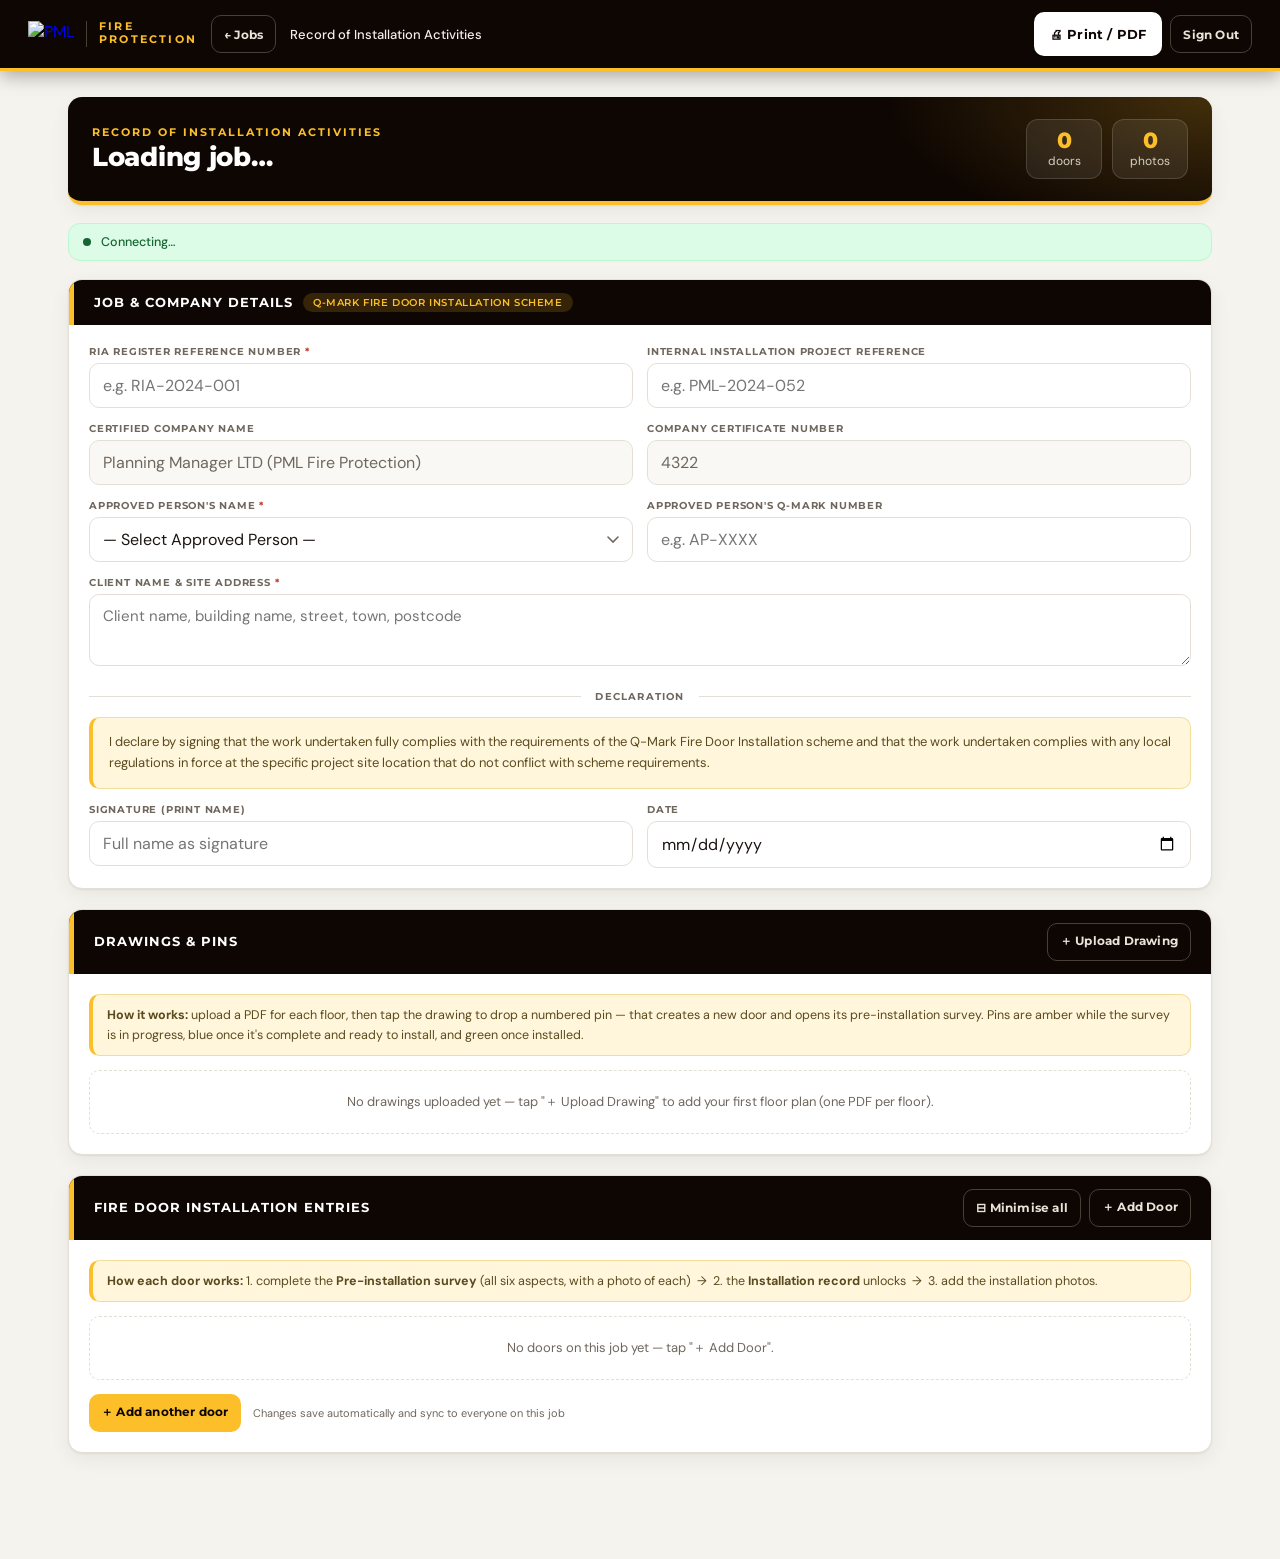
==== ria.html @ ed3339f5 "Add files via upload" ====
<!DOCTYPE html>
<html lang="en">
<head>
<meta charset="UTF-8">
<meta name="viewport" content="width=device-width, initial-scale=1.0, viewport-fit=cover">
<meta name="apple-mobile-web-app-capable" content="yes">
<meta name="apple-mobile-web-app-status-bar-style" content="black-translucent">
<meta name="apple-mobile-web-app-title" content="PML RIA">
<meta name="mobile-web-app-capable" content="yes">
<meta name="theme-color" content="#0E0602">
<link rel="icon" href="assets/icon-180.png">
<link rel="apple-touch-icon" href="assets/icon-180.png">
<title>PML Fire Protection — RIA</title>
<link rel="stylesheet" href="style.css">
<link rel="stylesheet" href="ria.css">
</head>
<body>

<div class="topbar">
  <div class="topbar-left">
    <a class="brand" href="jobs.html" title="Back to jobs"><img src="assets/logo-light.png" alt="PML"><span class="brand-sub">Fire<br>Protection</span></a>
    <a class="btn btn-ghost btn-sm" href="jobs.html">← Jobs</a>
    <span class="topbar-title" id="topbarJob">Record of Installation Activities</span>
  </div>
  <div class="topbar-actions">
    <button class="btn btn-green" id="printBtn">🖨 Print / PDF</button>
    <button class="btn btn-ghost btn-sm" id="signOutBtn">Sign Out</button>
  </div>
</div>

<div class="main">

  <div class="print-only print-head">
    <img class="ph-logo" src="assets/logo-dark-print.png" alt="PML">
    <div class="ph-title">
      <div class="ph-eyebrow">Q-Mark Fire Door Installation Scheme</div>
      <div class="ph-h">Record of Installation Activities</div>
    </div>
    <div class="ph-ref">
      <div><span>RIA Ref</span><b id="phRia">—</b></div>
      <div><span>Project Ref</span><b id="phProj">—</b></div>
    </div>
  </div>

  <section class="job-hero">
    <div>
      <div class="eyebrow">Record of Installation Activities</div>
      <h1 id="heroTitle">Loading job…</h1>
      <p id="heroAddr"></p>
    </div>
    <div class="chips">
      <div class="chip"><b id="chipDoors">0</b>doors</div>
      <div class="chip"><b id="chipPhotos">0</b>photos</div>
    </div>
  </section>

  <div class="status-bar online" id="statusBar">
    <div class="status-dot"></div>
    <span id="statusText">Connecting…</span>
  </div>

  <div class="card job-card">
    <div class="card-header">
      <h2>Job &amp; Company Details <span class="tag">Q-MARK FIRE DOOR INSTALLATION SCHEME</span></h2>
    </div>
    <div class="card-body">
      <div class="form-grid">
        <div class="field">
          <label>RIA Register Reference Number <span class="req">*</span></label>
          <input type="text" id="riaRef" placeholder="e.g. RIA-2024-001" autocomplete="off">
        </div>
        <div class="field">
          <label>Internal Installation Project Reference</label>
          <input type="text" id="projRef" placeholder="e.g. PML-2024-052" autocomplete="off">
        </div>
        <div class="field">
          <label>Certified Company Name</label>
          <input type="text" value="Planning Manager LTD (PML Fire Protection)" readonly>
        </div>
        <div class="field">
          <label>Company Certificate Number</label>
          <input type="text" value="4322" readonly>
        </div>
        <div class="field">
          <label>Approved Person's Name <span class="req">*</span></label>
          <select id="approvedPerson">
            <option value="">— Select Approved Person —</option>
            <option>Paul Bennet</option>
            <option>Austin Leivers</option>
            <option>Other</option>
          </select>
        </div>
        <div class="field">
          <label>Approved Person's Q-Mark Number</label>
          <input type="text" id="approvedNum" placeholder="e.g. AP-XXXX" autocomplete="off">
        </div>
        <div class="field full">
          <label>Client Name &amp; Site Address <span class="req">*</span></label>
          <textarea id="siteAddress" rows="2" placeholder="Client name, building name, street, town, postcode"></textarea>
        </div>
      </div>
      <div class="section-divider">Declaration</div>
      <div class="declaration">
        I declare by signing that the work undertaken fully complies with the requirements of the Q-Mark Fire Door Installation scheme and that the work undertaken complies with any local regulations in force at the specific project site location that do not conflict with scheme requirements.
      </div>
      <div class="form-grid">
        <div class="field">
          <label>Signature (print name)</label>
          <input type="text" id="sigName" placeholder="Full name as signature">
        </div>
        <div class="field">
          <label>Date</label>
          <input type="date" id="sigDate">
        </div>
      </div>
    </div>
  </div>

  <div class="card" id="drawingsSection">
    <div class="card-header">
      <h2>Drawings &amp; Pins</h2>
      <button class="btn btn-ghost btn-sm" id="uploadDrawingBtn">＋ Upload Drawing</button>
    </div>
    <div class="card-body">
      <div class="no-print flow-note">
        <b>How it works:</b> upload a PDF for each floor, then tap the drawing to drop a numbered pin — that creates a new door and opens its pre-installation survey. Pins are amber while the survey is in progress, blue once it's complete and ready to install, and green once installed.
      </div>
      <div class="new-drawing-form" id="newDrawingForm" hidden>
        <div class="field">
          <label>Name this floor / drawing</label>
          <input type="text" id="ndLabel" placeholder="e.g. Ground Floor">
        </div>
        <div style="display:flex;gap:10px;margin-top:10px">
          <button class="btn btn-blue btn-sm" id="ndSave">Save Drawing</button>
          <button class="btn btn-outline btn-sm" id="ndCancel">Cancel</button>
        </div>
      </div>
      <div class="tabs" id="drawingTabs" hidden></div>
      <div id="drawingView" hidden></div>
      <div id="pinsView" hidden></div>
      <div class="empty-note" id="drawingsEmpty">No drawings uploaded yet — tap "＋ Upload Drawing" to add your first floor plan (one PDF per floor).</div>
    </div>
  </div>
  <input type="file" id="drawingInput" accept="application/pdf" style="display:none">

  <div class="card">
    <div class="card-header">
      <h2>Fire Door Installation Entries</h2>
      <div style="display:flex;gap:8px">
        <button class="btn btn-ghost btn-sm" id="collapseAllBtn">⊟ Minimise all</button>
        <button class="btn btn-ghost btn-sm" id="addDoorTop">＋ Add Door</button>
      </div>
    </div>
    <div class="card-body">
      <div class="no-print flow-note">
        <b>How each door works:</b> 1. complete the <b>Pre-installation survey</b> (all six aspects, with a photo of each) &nbsp;→&nbsp; 2. the <b>Installation record</b> unlocks &nbsp;→&nbsp; 3. add the installation photos.
      </div>
      <div id="doorList"></div>
      <div class="empty-note" id="doorEmpty">No doors on this job yet — tap "＋ Add Door".</div>
      <div class="table-actions">
        <button class="btn btn-blue btn-sm" id="addDoorBottom">＋ Add another door</button>
        <span style="font-size:11px;color:var(--muted)">Changes save automatically and sync to everyone on this job</span>
      </div>
      <div class="print-block" id="printRia"></div>
    </div>
  </div>

  <div class="print-block" id="printPacks"></div>
</div>

<div class="lightbox" id="lightbox">
  <button class="lb-close" id="lbClose">✕</button>
  <img id="lightboxImg" src="" alt="Photo">
</div>

<input type="file" id="cameraInput" accept="image/*" capture="environment" style="display:none">
<input type="file" id="galleryInput" accept="image/*" multiple style="display:none">

<div class="toast" id="toast"></div>

<script type="module">
import { auth, db } from "./firebase-init.js";
import { onAuthStateChanged, signOut } from "https://www.gstatic.com/firebasejs/10.13.2/firebase-auth.js";
import {
  doc, collection, query, orderBy, onSnapshot, addDoc, updateDoc, deleteDoc, getDocs, serverTimestamp
} from "https://www.gstatic.com/firebasejs/10.13.2/firebase-firestore.js";

// ─── OPTIONS ──────────────────────────────────────────────────────────────────
const SEL='— Select —';
const LOCS=[SEL,'Front Entrance','Rear Entrance','Side Entrance','Stairwell - Ground Floor','Stairwell - 1st Floor','Stairwell - 2nd Floor','Stairwell - 3rd Floor','Stairwell - Basement','Corridor - Ground Floor','Corridor - 1st Floor','Corridor - 2nd Floor','Corridor - 3rd Floor','Plant Room','Electrical Room','Boiler Room','Lift Lobby - Ground Floor','Lift Lobby - 1st Floor','Lift Lobby - 2nd Floor','Lobby / Entrance Hall','Flat Entrance - Flat 1','Flat Entrance - Flat 2','Flat Entrance - Flat 3','Flat Entrance - Flat 4','Flat Entrance - Flat 5','Flat Entrance - Flat 6','Flat Entrance - Flat 7','Flat Entrance - Flat 8','Flat Entrance - Flat 9','Flat Entrance - Flat 10','Kitchen','Bedroom','Living Room','Office','Store Room','Refuse Room','Communal Area','Escape Route','Other (see comments)'];
const FPS=[SEL,'FD30','FD30S','FD60','FD60S','FD90','FD90S','FD120','FD120S','E30 (EN)','E60 (EN)','EW30 (EN)','EW60 (EN)','EI30 (EN)','EI60 (EN)'];
const PLUGC=[SEL,'None / Not Present','White','Black','Red','Blue','Yellow','Green','Orange','Purple','Brown','Grey','White & Blue','White & Red','White & Black','White & Yellow','White & Green','Red & Blue','Other (see comments)'];
const PLUGI=[SEL,'PML Label Applied','PML Plug Fitted','PML Plug + Label','Certification Sticker','Q-Mark Label','None Applied','Other (see comments)'];
const DDOC=[SEL,'Manufacturer Cert / Data Sheet','BM TRADA Q-Mark Certificate','Fire Test Report','Global Assessment Report','Field of Application (EXAP)','Third Party Cert (Exova)','Third Party Cert (IFCC)','Manufacturer Installation Instructions','Project Specification','Engineers Report','N/A','Other (see comments)'];
const FSDOC=[SEL,'Manufacturer Installation Instructions','BS 8214:2016 Compliant','BS 8214:2026 Compliant','Intumescent Mastic Cert','Mineral Wool Cert','PU Foam Fire Rating Cert','Fire Stopping Inspection Record','Project Specification','N/A','Other (see comments)'];
const INITS=['— —','PB','AL','Other'];
const PHOTO_SLOTS=[{key:'before',label:'Before Installation'},{key:'during',label:'During / After Installation',lockedUntilSurvey:true},{key:'extra',label:'Additional Details'}];
const DOOR_DEFAULTS={ref:'',loc:LOCS[0],locFree:'',fp:FPS[0],date:'',init:INITS[0],initFree:'',plugMfr:PLUGC[0],plugInst:PLUGI[0],doorDoc:DDOC[0],fsDoc:FSDOC[0],comments:''};
const INSTALL_KEYS=['fp','date','init','plugMfr','plugInst','doorDoc','fsDoc'];
const LOCKED_FIELDS=['fp','date','init','initFree','plugMfr','plugInst','doorDoc','fsDoc','comments'];
const JOB_FIELDS=['riaRef','projRef','approvedPerson','approvedNum','siteAddress','sigName','sigDate'];
const DEBOUNCE=600;

// Pre-installation survey — follows the BM TRADA "Fire Door Pre-Installation Survey" (Iss 1, 12/12/25).
const SV_HEADER=[
 {k:'init',label:'Surveying approved person / operative initials',opts:['PB','AL','Other']},
 {k:'sig',label:'Surveyor signature (name)',opts:['Paul Bennet','Austin Leivers','Other']},
 {k:'date',label:'Date of survey',date:true},
 {k:'res',label:'Client specified fire resistance',opts:['FD30','FD30S','FD60','FD60S','FD90','FD90S','FD120','FD120S']},
];
const ASPECTS=[
 {id:'existing',area:'The pre-existing fire door/s',name:'Considerations',
  guide:'Existing door situation before the new doorset goes in.',
  fields:[{k:'exSit',label:'What is there now?',opts:['No existing door (new opening)','Existing door & frame to be removed','Existing door to be removed, frame retained','Existing door to be retained']}]},
 {id:'constr',area:'The substrate',name:'Construction type / makeup',
  guide:'Supporting construction type, e.g. brickwork, concrete block, timber or steel stud with plasterboard, including, where visible, the number of boards, thickness and type.',
  fields:[{k:'cType',label:'Construction type',opts:['Brickwork','Concrete block','Concrete','Timber stud + plasterboard','Steel stud + plasterboard','Other (see notes)']},
          {k:'cBoards',label:'Plasterboard layers (each side)',opts:['Not applicable','1 layer','2 layers','3 layers']},
          {k:'cBoardT',label:'Board thickness / type',opts:['Not applicable','12.5mm standard','12.5mm fire-rated','15mm fire-rated','Other (see notes)']}]},
 {id:'thick',area:'The substrate',name:'Thickness',
  guide:'Overall thickness of the wall including any plasterboard cladding.',
  fields:[{k:'thk',label:'Overall wall thickness',num:true,ph:'e.g. 125'}]},
 {id:'cond',area:'The substrate',name:'Condition',
  guide:'Any visible damage to the structural opening that may affect fire-stopping or frame fixing. Report other local compartment line concerns to the Responsible Person or Specifier of the Works.',
  fields:[{k:'cnd',label:'Condition of opening',opts:['Sound — no visible damage','Minor damage — to be made good','Significant damage — needs repair first','Other concern (see notes)']},
          {k:'rep',label:'Concern reported to',opts:['Responsible Person','Specifier of the Works','Both'],onlyIfConcern:true}]},
 {id:'size',area:'The opening',name:'Size',
  guide:'Overall structural opening sizes, so doorset tolerances, fixing lengths and fire stopping products can be selected. Take finished floor levels and coverings into account.',
  fields:[{k:'w',label:'Width',num:true,ph:'e.g. 926'},{k:'h',label:'Height',num:true,ph:'e.g. 2040'},{k:'d',label:'Depth',num:true,ph:'e.g. 125'},
          {k:'ffl',label:'Floor levels / coverings considered',opts:['Yes','No','Not applicable']}]},
 {id:'prox',area:'The opening',name:'Proximity to other elements',
  guide:'Distances between other building elements, e.g. ceiling, other doorsets, penetrations or openings.',
  fields:[{k:'toC',label:'Distance to ceiling',num:true,ph:'e.g. 300'},{k:'toD',label:'Nearest other doorset / opening',num:true,ph:'e.g. 900'},
          {k:'pen',label:'Penetrations nearby',opts:['None','Yes (see notes)']}]},
];

const jobId=new URLSearchParams(location.search).get('job');
if(!jobId) location.replace('jobs.html');

const $=id=>document.getElementById(id);
const doorList=$('doorList');

let tt;
function showToast(msg,type='success'){
  const t=$('toast');t.textContent=msg;t.className=`toast ${type} show`;
  clearTimeout(tt);tt=setTimeout(()=>t.className='toast',3200);
}

// ─── SYNC STATUS ──────────────────────────────────────────────────────────────
const pendingSources=new Set();
function setPending(src,flag){flag?pendingSources.add(src):pendingSources.delete(src);updateStatus();}
function updateStatus(){
  const online=navigator.onLine;
  $('statusBar').className='status-bar '+(online?'online':'offline');
  $('statusText').textContent=!online
    ? 'Offline — changes are saved on this device and will sync when you are back online'
    : pendingSources.size
      ? 'Online — syncing changes…'
      : 'Online — all changes synced';
}
window.addEventListener('online',updateStatus);
window.addEventListener('offline',updateStatus);
updateStatus();

$('signOutBtn').addEventListener('click',()=>signOut(auth));
$('printBtn').addEventListener('click',()=>window.print());

// ─── JOB HEADER ───────────────────────────────────────────────────────────────
const jobRef=doc(db,'jobs',jobId);
const jobPending={};
let jobTimer;

function flushJob(){
  const data={...jobPending};
  if(!Object.keys(data).length)return;
  for(const k in data)delete jobPending[k];
  updateDoc(jobRef,{...data,updatedAt:serverTimestamp()}).catch(err=>showToast('Save failed: '+err.message,'error'));
}
function queueJobSave(field,val){
  jobPending[field]=val;
  clearTimeout(jobTimer);
  jobTimer=setTimeout(flushJob,DEBOUNCE);
}
JOB_FIELDS.forEach(id=>{
  const el=$(id);
  const h=()=>queueJobSave(id,el.value);
  el.addEventListener('input',h);
  el.addEventListener('change',h);
});

let touchTimer;
function touchJob(){
  clearTimeout(touchTimer);
  touchTimer=setTimeout(()=>updateDoc(jobRef,{updatedAt:serverTimestamp()}).catch(()=>{}),3000);
}

// ─── DOORS: saving ────────────────────────────────────────────────────────────
const doorsCol=collection(db,'jobs',jobId,'doors');
const rows=new Map();
const doorPending={};
const doorTimers={};

function flushDoor(id){
  const data=doorPending[id];
  if(!data)return;
  delete doorPending[id];
  updateDoc(doc(doorsCol,id),{...data,updatedAt:serverTimestamp()}).catch(err=>showToast('Save failed: '+err.message,'error'));
}
// Survey answers live in a "pre" map on the door; "pre.cType" style paths update one answer without touching the rest.
function queueDoorSave(id,field,val){
  (doorPending[id]??={})[field]=val;
  clearTimeout(doorTimers[id]);
  doorTimers[id]=setTimeout(()=>flushDoor(id),DEBOUNCE);
  touchJob();
}
function flushAll(){
  flushJob();
  Object.keys(doorPending).forEach(flushDoor);
}
document.addEventListener('visibilitychange',()=>{if(document.visibilityState==='hidden')flushAll();});
window.addEventListener('pagehide',flushAll);

function mkSel(opts){
  const s=document.createElement('select');
  opts.forEach(o=>{const op=document.createElement('option');op.value=op.textContent=o;s.appendChild(op);});
  return s;
}
function mkInp(ph,type='text'){
  const i=document.createElement('input');
  i.type=type;i.placeholder=ph;i.autocomplete='off';
  return i;
}
function mkField(label,control,extraClass=''){
  const fd=document.createElement('div');fd.className='field '+extraClass;
  const lb=document.createElement('label');lb.textContent=label;
  fd.append(lb,control);
  return fd;
}
const clean=(el)=>{const v=el.value;return v&&v!==SEL&&v!=='— —'?v:'';};
const photoCount=(r,slot)=>r.photos.filter(p=>p.slot===slot).length;
const esc=s=>String(s??'').replace(/[&<>"]/g,c=>({'&':'&amp;','<':'&lt;','>':'&gt;','"':'&quot;'}[c]));
const dash=s=>s?esc(s):'—';
const miss=s=>s?esc(s):'<span class="miss">not completed</span>';

// ─── DOORS: survey logic ──────────────────────────────────────────────────────
const needsReport=r=>{const c=clean(r.pre.cnd);return !!c&&!/^Sound/.test(c);};
const aspectFieldsDone=(r,a)=>a.fields.every(f=>(f.onlyIfConcern&&!needsReport(r))||clean(r.pre[f.k]));
const aspectDone=(r,a)=>aspectFieldsDone(r,a)&&photoCount(r,'pre_'+a.id)>0;
function surveyStats(r){
  const hdr=SV_HEADER.filter(f=>clean(r.pre[f.k])).length;
  const asp=ASPECTS.filter(a=>aspectDone(r,a)).length;
  return {hdr,asp,complete:hdr===SV_HEADER.length&&asp===ASPECTS.length};
}
// Doors that already have installation details recorded (from before the survey existed) stay editable.
const hasInstallData=r=>INSTALL_KEYS.some(k=>r.f[k].value!==DOOR_DEFAULTS[k]);
// Pin colour on a drawing: amber = survey in progress, blue = ready to install, green = installed.
function doorStatusColor(r){
  const s=surveyStats(r);
  const installed=INSTALL_KEYS.slice(0,3).every(k=>r.f[k].value!==DOOR_DEFAULTS[k]);
  if(installed)return 'green';
  if(s.complete||hasInstallData(r))return 'blue';
  return 'amber';
}

function refreshDoor(id){
  const r=rows.get(id);if(!r)return;
  const s=surveyStats(r);
  const legacy=hasInstallData(r);
  const locked=!s.complete&&!legacy;

  r.wraps.rep.hidden=!needsReport(r);

  r.barFill.style.width=((s.hdr+s.asp)/(SV_HEADER.length+ASPECTS.length)*100)+'%';
  r.progText.textContent=`${s.asp} of ${ASPECTS.length} aspects complete`;
  r.hdrCount.textContent=`${s.hdr}/${SV_HEADER.length}`;
  ASPECTS.forEach(a=>{
    const done=aspectDone(r,a),ph=photoCount(r,'pre_'+a.id)>0;
    r.aspStatus[a.id].textContent=done?'✓ Complete':(ph?'Photo ✓ · answers needed':(aspectFieldsDone(r,a)?'Answers ✓ · photo needed':'Not started'));
    r.aspStatus[a.id].className=done?'ok':'';
  });

  const cls=s.complete?'green':(s.hdr+s.asp?'amber':'');
  r.pillSurvey.className='pill '+cls;r.dotSurvey.className='dot '+cls;
  r.pillSurvey.textContent=s.complete?'Survey complete':`Survey ${s.asp}/${ASPECTS.length}`;

  const installed=INSTALL_KEYS.slice(0,3).every(k=>r.f[k].value!==DOOR_DEFAULTS[k]);
  r.pillInstall.className='pill '+(locked?'':installed?'green':'amber');
  r.dotInstall.className='dot '+(locked?'':installed?'green':'amber');
  r.pillInstall.textContent=locked?'🔒 Installation locked':installed?'Installation recorded':'Ready to install';

  LOCKED_FIELDS.forEach(k=>{r.f[k].disabled=locked;});
  r.lockNotice.hidden=!locked;
  r.lockNoticeText.textContent=`Complete the pre-installation survey first (${s.asp} of ${ASPECTS.length} aspects done). The installation record unlocks when every aspect is answered and photographed.`;
  r.slots.during.setLocked(locked);
  r.locked=locked;
  updateChips();
  if(r.pin)refreshPinCrop(id);
  renderPinsOnActiveDrawing();
  if(pinsViewActive)renderPinsList();
}

// ─── DOORS: building a panel ──────────────────────────────────────────────────
let activeTarget=null;
function closePickers(){
  document.querySelectorAll('.photo-picker.open').forEach(p=>{
    p.classList.remove('open');
    const b=p.parentElement?.querySelector('.add-photo-btn');
    if(b)b.style.display='flex';
  });
}

function makePhotoSlot(id,key,label){
  const slot=document.createElement('div');slot.className='photo-slot';
  if(label){const sh=document.createElement('div');sh.className='photo-slot-hdr';sh.textContent=label;slot.appendChild(sh);}
  const thumbs=document.createElement('div');thumbs.className='photo-thumbs';
  const count=document.createElement('div');count.className='photo-count';
  const lockNote=document.createElement('div');lockNote.className='slot-lock';lockNote.hidden=true;
  lockNote.textContent='🔒 Locked until the pre-installation survey is complete';

  const addBtn=document.createElement('button');
  addBtn.className='add-photo-btn';
  addBtn.innerHTML='<span class="cam-icon">📷</span> Add Photo';

  const picker=document.createElement('div');picker.className='photo-picker';
  const pick=inputId=>{
    activeTarget={doorId:id,slot:key};
    const inp=$(inputId);inp.value='';inp.click();closePickers();
  };
  const takeOpt=document.createElement('button');takeOpt.className='picker-option';
  takeOpt.innerHTML='<span class="p-icon">📸</span><span class="p-text"><span class="p-title">Take Photo Now</span><span class="p-sub">Opens your camera — snap it on the spot</span></span>';
  takeOpt.addEventListener('click',()=>pick('cameraInput'));
  const upOpt=document.createElement('button');upOpt.className='picker-option';
  upOpt.innerHTML='<span class="p-icon">🖼️</span><span class="p-text"><span class="p-title">Upload from Files</span><span class="p-sub">Choose photos already saved on this device</span></span>';
  upOpt.addEventListener('click',()=>pick('galleryInput'));
  const cr=document.createElement('div');cr.className='picker-cancel-row';
  const cb=document.createElement('button');cb.textContent='Cancel';
  cb.addEventListener('click',()=>{picker.classList.remove('open');addBtn.style.display='flex';});
  cr.appendChild(cb);
  picker.append(takeOpt,upOpt,cr);
  addBtn.addEventListener('click',()=>{closePickers();picker.classList.add('open');addBtn.style.display='none';});

  slot.append(thumbs,count,lockNote,addBtn,picker);
  return {el:slot,thumbs,count,setLocked(flag){
    lockNote.hidden=!flag;
    if(flag){picker.classList.remove('open');addBtn.style.display='none';}else addBtn.style.display='flex';
  }};
}

function buildDoor(id,index){
  const panel=document.createElement('div');panel.className='door-panel';panel.dataset.id=id;
  const r={panel,f:{},pre:{},wraps:{},aspStatus:{},slots:{},photos:[],locked:true,inited:false,unsub:null,pin:null};

  const bind=(field,el)=>{
    r.f[field]=el;
    const h=()=>{queueDoorSave(id,field,el.value);refreshDoor(id);};
    el.addEventListener('input',h);el.addEventListener('change',h);
    return el;
  };
  const bindPre=(k,el)=>{
    r.pre[k]=el;
    const h=()=>{queueDoorSave(id,'pre.'+k,el.value);refreshDoor(id);};
    el.addEventListener('input',h);el.addEventListener('change',h);
    return el;
  };

  // head: number, ref, location, status pills, remove
  const head=document.createElement('div');head.className='dp-head';
  const num=document.createElement('span');num.className='dp-num';
  const ref=bind('ref',mkInp('FD-01'));ref.className='dp-ref-input';
  const loc=bind('loc',mkSel(LOCS));loc.className='dp-loc-select';
  const locFree=bind('locFree',mkInp('Or type location'));locFree.className='dp-loc-free';
  const locBox=document.createElement('div');locBox.className='dp-loc';locBox.append(loc,locFree);
  const chips=document.createElement('div');chips.className='dp-chips';
  const pillSurvey=document.createElement('span');pillSurvey.className='pill';
  const pillInstall=document.createElement('span');pillInstall.className='pill';
  chips.append(pillSurvey,pillInstall);
  const collapseBtn=document.createElement('button');collapseBtn.type='button';collapseBtn.className='collapse-btn';
  collapseBtn.addEventListener('click',()=>setCollapsed(id,!r.collapsed));
  const del=document.createElement('button');del.className='remove-row';del.textContent='✕';del.title='Remove this door';
  del.addEventListener('click',()=>removeDoor(id));
  head.append(num,ref,locBox,chips,collapseBtn,del);

  // tabs
  const tabs=document.createElement('div');tabs.className='tabs';
  const mkTab=(key,text)=>{
    const b=document.createElement('button');b.className='tab';b.dataset.tab=key;
    const dot=document.createElement('span');dot.className='dot';
    b.append(dot,document.createTextNode(text));
    b.addEventListener('click',()=>showTab(id,key));
    tabs.appendChild(b);return {b,dot};
  };
  const tSurvey=mkTab('survey','1 · Pre-installation survey');
  const tInstall=mkTab('install','2 · Installation record');
  const tPhotos=mkTab('photos','3 · Photos');

  // survey panel
  const pSurvey=document.createElement('div');pSurvey.className='panel';pSurvey.dataset.panel='survey';
  const prog=document.createElement('div');prog.className='progress';
  const bar=document.createElement('div');bar.className='bar';const fill=document.createElement('i');bar.appendChild(fill);
  const progText=document.createElement('span');
  prog.append(bar,progText);pSurvey.appendChild(prog);

  const hs=document.createElement('div');hs.className='pi-section';
  const hh=document.createElement('div');hh.className='pi-h';hh.innerHTML='<span>Survey details</span><em></em>';
  const hdrCount=hh.querySelector('em');
  const hg=document.createElement('div');hg.className='pi-grid';
  SV_HEADER.forEach(f=>{
    const el=f.opts?mkSel([SEL,...f.opts]):mkInp('',f.date?'date':'text');
    bindPre(f.k,el);hg.appendChild(mkField(f.label,el));
  });
  hs.append(hh,hg);pSurvey.appendChild(hs);

  ASPECTS.forEach(a=>{
    const box=document.createElement('div');box.className='pi-section';
    const h=document.createElement('div');h.className='pi-h';
    h.innerHTML=`<span>${a.area}</span><em></em>`;
    r.aspStatus[a.id]=h.querySelector('em');
    const top=document.createElement('div');top.className='aspect-top';top.innerHTML=`<h3>${a.name}</h3>`;
    const guide=document.createElement('div');guide.className='guide';
    const gb=document.createElement('b');gb.textContent='BM TRADA guidance: ';guide.append(gb,a.guide);
    const g=document.createElement('div');g.className='pi-grid';
    a.fields.forEach(f=>{
      let el;
      if(f.opts)el=mkSel([SEL,...f.opts]);
      else{el=mkInp(f.ph||'','number');el.inputMode='numeric';}
      bindPre(f.k,el);
      const wrap=mkField(f.label,el,f.num?'unit':'');
      r.wraps[f.k]=wrap;g.appendChild(wrap);
    });
    const nf=document.createElement('div');nf.className='note-field';
    const ta=document.createElement('textarea');ta.placeholder='Notes (optional)';
    bindPre('n_'+a.id,ta);nf.appendChild(ta);
    const phw=document.createElement('div');phw.className='aspect-photos';
    const slot=makePhotoSlot(id,'pre_'+a.id,'');
    r.slots['pre_'+a.id]=slot;phw.appendChild(slot.el);
    box.append(h,top,guide,g,nf,phw);pSurvey.appendChild(box);
  });

  // installation panel
  const pInstall=document.createElement('div');pInstall.className='panel';pInstall.dataset.panel='install';
  const lockNotice=document.createElement('div');lockNotice.className='lock-notice';
  const lockNoticeText=document.createElement('span');
  const goBtn=document.createElement('button');goBtn.className='btn btn-blue btn-sm';goBtn.textContent='Go to the survey';
  goBtn.addEventListener('click',()=>showTab(id,'survey'));
  lockNotice.append(document.createTextNode('🔒 '),lockNoticeText,goBtn);
  const ig=document.createElement('div');ig.className='pi-grid install-grid';
  const initBox=document.createElement('div');initBox.className='init-pair';
  const initSel=bind('init',mkSel(INITS));const initFree=bind('initFree',mkInp('If other'));
  initBox.append(initSel,initFree);
  const cta=bind('comments',document.createElement('textarea'));cta.rows=2;cta.placeholder='Notes...';
  ig.append(
    mkField('Fire resistance (installer declared)',bind('fp',mkSel(FPS))),
    mkField('Installation completion date',bind('date',mkInp('','date'))),
    mkField('Installed by',initBox),
    mkField('Q-Mark manufacturer plug present',bind('plugMfr',mkSel(PLUGC))),
    mkField('Installer plug / label fitted',bind('plugInst',mkSel(PLUGI))),
    mkField('Fire door supporting documentation',bind('doorDoc',mkSel(DDOC))),
    mkField('Fire stopping supporting documentation',bind('fsDoc',mkSel(FSDOC))),
    mkField('Comments',cta,'full')
  );
  pInstall.append(lockNotice,ig);

  // photos panel
  const pPhotos=document.createElement('div');pPhotos.className='panel';pPhotos.dataset.panel='photos';
  const psw=document.createElement('div');psw.className='photo-slots';
  PHOTO_SLOTS.forEach(({key,label})=>{
    const slot=makePhotoSlot(id,key,label);
    r.slots[key]=slot;psw.appendChild(slot.el);
  });
  const psNote=document.createElement('p');psNote.className='panel-note';
  psNote.textContent='Installation photographs. The pre-installation survey photos are on the survey tab, against each aspect.';
  pPhotos.append(psNote,psw);

  panel.append(head,tabs,pSurvey,pInstall,pPhotos);
  Object.assign(r,{num,barFill:fill,progText,hdrCount,pillSurvey,pillInstall,dotSurvey:tSurvey.dot,dotInstall:tInstall.dot,dotPhotos:tPhotos.dot,tabs,lockNotice,lockNoticeText,collapseBtn,collapsed:false});
  setCollapsed(id,false,r);
  rows.set(id,r);
  doorList.insertBefore(panel,doorList.children[index]||null);

  r.unsub=onSnapshot(collection(db,'jobs',jobId,'doors',id,'photos'),snap=>{
    r.photos=snap.docs.map(d=>({id:d.id,...d.data()}))
      .sort((a,b)=>(a.createdAt?.toMillis?.()??Infinity)-(b.createdAt?.toMillis?.()??Infinity));
    renderThumbs(id);
    refreshDoor(id);
    setPending('photos-'+id,snap.metadata.hasPendingWrites);
  });
  return r;
}

// Collapse state is a per-device screen preference, not saved data — it isn't written to Firestore.
function setCollapsed(id,flag,rowOverride){
  const r=rowOverride||rows.get(id);if(!r)return;
  r.collapsed=flag;
  r.panel.classList.toggle('collapsed',flag);
  r.collapseBtn.innerHTML=flag?'<span class="chev">▸</span> Expand':'<span class="chev">▾</span> Minimise';
  r.collapseBtn.title=flag?'Expand this door':'Minimise this door';
  updateCollapseAllLabel();
}
function updateCollapseAllLabel(){
  const anyExpanded=[...rows.values()].some(r=>!r.collapsed);
  $('collapseAllBtn').textContent=anyExpanded?'⊟ Minimise all':'⊞ Expand all';
}
$('collapseAllBtn').addEventListener('click',()=>{
  const anyExpanded=[...rows.values()].some(r=>!r.collapsed);
  rows.forEach((r,id)=>setCollapsed(id,anyExpanded));
});

function showTab(id,key){
  const r=rows.get(id);if(!r)return;
  r.tabs.querySelectorAll('.tab').forEach(t=>t.classList.toggle('active',t.dataset.tab===key));
  r.panel.querySelectorAll('.panel').forEach(p=>p.classList.toggle('active',p.dataset.panel===key));
}

function applyDoorData(id,d){
  const r=rows.get(id);if(!r)return;
  r.pin=d.pin||null;
  const pend=doorPending[id]||{};
  for(const [field,el] of Object.entries(r.f)){
    if(field in pend||el===document.activeElement)continue;
    const v=d[field]??DOOR_DEFAULTS[field];
    if(el.value!==v)el.value=v;
  }
  for(const [k,el] of Object.entries(r.pre)){
    if(('pre.'+k) in pend||el===document.activeElement)continue;
    const raw=d.pre?.[k];
    const v=raw==null?(el.tagName==='SELECT'?SEL:''):raw;
    if(el.value!==v)el.value=v;
  }
  refreshDoor(id);
  if(r.pin)refreshPinCrop(id);
  renderPinsOnActiveDrawing();
  if(pinsViewActive)renderPinsList();
  if(!r.inited){
    r.inited=true;
    const s=surveyStats(r);
    showTab(id,(s.complete||hasInstallData(r))?'install':'survey');
  }
}

// Next free FD-nn name: highest existing number + 1 (FD-01…FD-99, then FD-100 onwards).
function nextDoorRef(){
  let max=0;
  rows.forEach(r=>{
    const m=/^FD-(\d+)$/i.exec(r.f.ref.value.trim());
    if(m)max=Math.max(max,parseInt(m[1],10));
  });
  const n=max+1;
  return 'FD-'+(n<10?'0'+n:n);
}

async function addDoor(){
  try{
    await addDoc(doorsCol,{...DOOR_DEFAULTS,ref:nextDoorRef(),pre:{},order:Date.now(),updatedAt:serverTimestamp()});
    touchJob();
  }catch(err){showToast('Could not add door: '+err.message,'error');}
}
$('addDoorTop').addEventListener('click',addDoor);
$('addDoorBottom').addEventListener('click',addDoor);

async function removeDoor(id){
  if(!confirm('Remove this door, its survey and all of its photos? This affects everyone on this job.'))return;
  clearTimeout(doorTimers[id]);delete doorPending[id];
  try{
    const photos=await getDocs(collection(db,'jobs',jobId,'doors',id,'photos'));
    await Promise.all(photos.docs.map(p=>deleteDoc(p.ref)));
    await deleteDoc(doc(doorsCol,id));
    touchJob();
  }catch(err){showToast('Could not remove door: '+err.message,'error');}
}

function renumber(){
  [...doorList.children].forEach((p,i)=>{rows.get(p.dataset.id).num.textContent=i+1;});
  $('doorEmpty').style.display=rows.size?'none':'block';
  updateChips();
  updateCollapseAllLabel();
  renderPinsOnActiveDrawing();
  if(pinsViewActive)renderPinsList();
}

function updateChips(){
  $('chipDoors').textContent=rows.size;
  let n=0;rows.forEach(r=>n+=r.photos.length);
  $('chipPhotos').textContent=n;
}

// ─── PHOTOS ───────────────────────────────────────────────────────────────────
function renderThumbs(doorId){
  const r=rows.get(doorId);if(!r)return;
  Object.entries(r.slots).forEach(([key,s])=>{
    const list=r.photos.filter(p=>p.slot===key);
    s.thumbs.innerHTML='';
    list.forEach(p=>{
      const wrap=document.createElement('div');wrap.className='photo-thumb-wrap';
      const img=document.createElement('img');img.src=p.data;img.className='photo-thumb';
      img.addEventListener('click',()=>{$('lightboxImg').src=p.data;$('lightbox').classList.add('open');});
      const del=document.createElement('button');del.className='thumb-del';del.textContent='✕';
      del.addEventListener('click',e=>{
        e.stopPropagation();
        if(!confirm('Delete this photo for everyone on this job?'))return;
        deleteDoc(doc(db,'jobs',jobId,'doors',doorId,'photos',p.id)).catch(err=>showToast('Could not delete photo: '+err.message,'error'));
      });
      wrap.append(img,del);s.thumbs.appendChild(wrap);
    });
    s.count.textContent=list.length?`${list.length} photo${list.length>1?'s':''} attached`:'';
  });
}

// Firestore documents are capped at 1 MiB, so shrink until the base64 string fits comfortably.
function compressImage(file){
  return new Promise((resolve,reject)=>{
    const url=URL.createObjectURL(file);
    const img=new Image();
    img.onload=()=>{
      URL.revokeObjectURL(url);
      let max=900,q=0.78,out='';
      for(let i=0;i<5;i++){
        let w=img.width,h=img.height;
        if(w>max){h=Math.round(h*max/w);w=max;}
        const cv=document.createElement('canvas');cv.width=w;cv.height=h;
        cv.getContext('2d').drawImage(img,0,0,w,h);
        out=cv.toDataURL('image/jpeg',q);
        if(out.length<800000)break;
        max=Math.round(max*0.8);q=Math.max(0.4,q-0.08);
      }
      resolve(out);
    };
    img.onerror=()=>{URL.revokeObjectURL(url);reject(new Error('Could not read that image'));};
    img.src=url;
  });
}

async function handleFiles(input){
  const target=activeTarget;
  if(!target||!input.files||!input.files.length)return;
  const files=[...input.files];
  let done=0;
  for(const file of files){
    try{
      const data=await compressImage(file);
      await addDoc(collection(db,'jobs',jobId,'doors',target.doorId,'photos'),{
        slot:target.slot,data,createdAt:serverTimestamp()
      });
      done++;
    }catch(err){showToast('Photo failed: '+err.message,'error');}
  }
  if(done){touchJob();showToast(`✓ ${done} photo${done>1?'s':''} added`,'success');}
}
$('cameraInput').addEventListener('change',e=>handleFiles(e.target));
$('galleryInput').addEventListener('change',e=>handleFiles(e.target));

function closeLightbox(){$('lightbox').classList.remove('open');}
$('lightbox').addEventListener('click',closeLightbox);
$('lbClose').addEventListener('click',closeLightbox);
document.addEventListener('keydown',e=>{if(e.key==='Escape')closeLightbox();});

// ─── DRAWINGS & PINS ──────────────────────────────────────────────────────────
const drawingsCol=collection(db,'jobs',jobId,'drawings');
const drawings=new Map();
const drawingImgCache=new Map();
let activeDrawingId=null;
let pinsViewActive=false;
let pendingDrawing=null;
let pendingFocusDoorId=null;

async function loadPdfLib(){
  if(window.pdfjsLib)return;
  await new Promise((resolve,reject)=>{
    const s=document.createElement('script');
    s.src='https://cdnjs.cloudflare.com/ajax/libs/pdf.js/3.11.174/pdf.min.js';
    s.onload=resolve;s.onerror=()=>reject(new Error('Could not load the PDF reader — check your connection'));
    document.head.appendChild(s);
  });
  const wsrc=await (await fetch('https://cdnjs.cloudflare.com/ajax/libs/pdf.js/3.11.174/pdf.worker.min.js')).text();
  pdfjsLib.GlobalWorkerOptions.workerSrc=URL.createObjectURL(new Blob([wsrc],{type:'text/javascript'}));
}

// Firestore documents are capped at 1 MiB, so the rendered page is shrunk until it fits comfortably.
async function renderPdfToDataUrl(file){
  await loadPdfLib();
  const buf=await file.arrayBuffer();
  const pdf=await pdfjsLib.getDocument({data:buf}).promise;
  const page=await pdf.getPage(1);
  const base=page.getViewport({scale:1});
  let scale=Math.max(1600/Math.max(base.width,base.height),0.4);
  let q=0.82,out='';
  for(let i=0;i<5;i++){
    const vp=page.getViewport({scale});
    const cv=document.createElement('canvas');cv.width=Math.round(vp.width);cv.height=Math.round(vp.height);
    const ctx=cv.getContext('2d');ctx.fillStyle='#fff';ctx.fillRect(0,0,cv.width,cv.height);
    await page.render({canvasContext:ctx,viewport:vp}).promise;
    out=cv.toDataURL('image/jpeg',q);
    if(out.length<800000)break;
    scale*=0.8;q=Math.max(0.45,q-0.08);
  }
  return out;
}
function guessDrawingLabel(name){
  const base=name.replace(/\.pdf$/i,'').replace(/[_-]+/g,' ').replace(/\s+/g,' ').trim();
  return base.replace(/\b\w/g,c=>c.toUpperCase())||'New Drawing';
}

$('uploadDrawingBtn').addEventListener('click',()=>$('drawingInput').click());
$('drawingInput').addEventListener('change',async e=>{
  const file=e.target.files[0];
  e.target.value='';
  if(!file)return;
  if(file.type!=='application/pdf'&&!/\.pdf$/i.test(file.name)){showToast('Please choose a PDF file','error');return;}
  showToast('Processing drawing…');
  try{
    const data=await renderPdfToDataUrl(file);
    pendingDrawing={data};
    $('ndLabel').value=guessDrawingLabel(file.name);
    $('newDrawingForm').hidden=false;
    $('ndLabel').focus();$('ndLabel').select();
  }catch(err){showToast('Could not read that PDF: '+err.message,'error');}
});
$('ndCancel').addEventListener('click',()=>{pendingDrawing=null;$('newDrawingForm').hidden=true;});
$('ndSave').addEventListener('click',async()=>{
  if(!pendingDrawing)return;
  const label=$('ndLabel').value.trim()||'Untitled';
  const btn=$('ndSave');btn.disabled=true;
  try{
    const docRef=await addDoc(drawingsCol,{label,data:pendingDrawing.data,order:Date.now(),createdAt:serverTimestamp()});
    pendingDrawing=null;$('newDrawingForm').hidden=true;
    activeDrawingId=docRef.id;pinsViewActive=false;
    touchJob();
    showToast('✓ Drawing saved');
  }catch(err){showToast('Could not save drawing: '+err.message,'error');}
  btn.disabled=false;
});

function renderDrawingTabs(){
  const bar=$('drawingTabs');
  const list=[...drawings.values()].sort((a,b)=>(a.order??0)-(b.order??0));
  bar.hidden=!list.length;
  $('drawingsEmpty').style.display=list.length?'none':'block';
  bar.innerHTML='';
  list.forEach(d=>{
    const b=document.createElement('button');
    b.className='tab'+((!pinsViewActive&&d.id===activeDrawingId)?' active':'');
    b.textContent=d.label;
    b.addEventListener('click',()=>{activeDrawingId=d.id;pinsViewActive=false;renderDrawingTabs();renderDrawingView();});
    bar.appendChild(b);
  });
  if(list.length){
    const pv=document.createElement('button');
    pv.className='tab'+(pinsViewActive?' active':'');
    pv.innerHTML='📍&nbsp;View Pins';
    pv.addEventListener('click',()=>{pinsViewActive=true;renderDrawingTabs();renderDrawingView();});
    bar.appendChild(pv);
  }
}

function renderDrawingView(){
  const dv=$('drawingView'),pv=$('pinsView');
  if(pinsViewActive){dv.hidden=true;pv.hidden=false;renderPinsList();return;}
  pv.hidden=true;
  if(!drawings.size){dv.hidden=true;return;}
  dv.hidden=false;
  const d=drawings.get(activeDrawingId);
  dv.innerHTML='';
  if(!d)return;
  const wrap=document.createElement('div');wrap.className='drawing-canvas';
  const img=document.createElement('img');img.src=d.data;img.alt=d.label;img.draggable=false;
  const layer=document.createElement('div');layer.className='pins-layer';
  wrap.append(img,layer);
  wrap.addEventListener('click',e=>{
    if(e.target.closest('.pin-marker'))return;
    const rect=img.getBoundingClientRect();
    if(!rect.width||!rect.height)return;
    const xPct=(e.clientX-rect.left)/rect.width*100,yPct=(e.clientY-rect.top)/rect.height*100;
    if(xPct<0||xPct>100||yPct<0||yPct>100)return;
    dropPin(d.id,xPct,yPct);
  });
  dv.appendChild(wrap);
  getDrawingImg(d.id);
  renderPinsOnActiveDrawing();
}

function renderPinsOnActiveDrawing(){
  if(pinsViewActive||!activeDrawingId)return;
  const layer=document.querySelector('#drawingView .pins-layer');
  if(!layer)return;
  layer.innerHTML='';
  rows.forEach((r,id)=>{
    if(r.pin?.drawingId!==activeDrawingId)return;
    const m=document.createElement('button');
    m.type='button';m.className='pin-marker '+doorStatusColor(r);
    m.style.left=r.pin.xPct+'%';m.style.top=r.pin.yPct+'%';
    m.textContent=(r.f.ref.value||'').replace(/^FD-0*/i,'')||'•';
    m.title=(r.f.ref.value||'Pin')+' — click to open';
    m.addEventListener('click',e=>{e.stopPropagation();goToDoor(id);});
    layer.appendChild(m);
  });
}

function renderPinsList(){
  const wrap=$('pinsView');
  const pinned=[...rows.entries()].filter(([,r])=>r.pin);
  if(!pinned.length){
    wrap.innerHTML='<div class="empty-note">No pins dropped yet — open a drawing and tap it to drop your first pin.</div>';
    return;
  }
  pinned.sort((a,b)=>{
    const da=drawings.get(a[1].pin.drawingId)?.order??0,db_=drawings.get(b[1].pin.drawingId)?.order??0;
    if(da!==db_)return da-db_;
    return (a[1].f.ref.value||'').localeCompare(b[1].f.ref.value||'',undefined,{numeric:true});
  });
  wrap.innerHTML='';
  const statusLabel={amber:'Survey in progress',blue:'Ready to install',green:'Installed'};
  pinned.forEach(([id,r])=>{
    const drawing=drawings.get(r.pin.drawingId);
    const cls=doorStatusColor(r);
    const row=document.createElement('div');row.className='pin-row';
    const dot=document.createElement('span');dot.className='pin-dot '+cls;
    dot.textContent=(r.f.ref.value||'').replace(/^FD-0*/i,'')||'•';
    const info=document.createElement('div');info.className='pin-row-info';
    const loc=r.f.loc.value!==LOCS[0]?r.f.loc.value:r.f.locFree.value;
    info.innerHTML=`<b>${esc(r.f.ref.value||'—')}</b><span>${esc(drawing?.label||'Unknown drawing')}${loc?' · '+esc(loc):''}</span>`;
    const status=document.createElement('span');status.className='pin-row-status '+cls;status.textContent=statusLabel[cls];
    row.append(dot,info,status);
    row.addEventListener('click',()=>{
      pinsViewActive=false;activeDrawingId=r.pin.drawingId;
      renderDrawingTabs();renderDrawingView();
      setTimeout(()=>goToDoor(id),60);
    });
    wrap.appendChild(row);
  });
}

async function dropPin(drawingId,xPct,yPct){
  try{
    const docRef=await addDoc(doorsCol,{
      ...DOOR_DEFAULTS,ref:nextDoorRef(),pre:{},
      pin:{drawingId,xPct:Math.round(xPct*10)/10,yPct:Math.round(yPct*10)/10},
      order:Date.now(),updatedAt:serverTimestamp()
    });
    touchJob();
    pendingFocusDoorId=docRef.id;
  }catch(err){showToast('Could not drop pin: '+err.message,'error');}
}

function goToDoor(id){
  const r=rows.get(id);if(!r)return;
  setCollapsed(id,false);
  const s=surveyStats(r);
  showTab(id,(s.complete||hasInstallData(r))?'install':'survey');
  r.panel.scrollIntoView({behavior:'smooth',block:'start'});
  r.panel.classList.add('flash');
  setTimeout(()=>r.panel.classList.remove('flash'),1500);
}

// A small cropped snippet of the drawing around each pin, used in the "View Pins" list and on the printout.
function getDrawingImg(drawingId){
  if(drawingImgCache.has(drawingId))return drawingImgCache.get(drawingId);
  const d=drawings.get(drawingId);if(!d)return null;
  const img=new Image();
  img.onload=()=>{rows.forEach((r,id)=>{if(r.pin?.drawingId===drawingId)refreshPinCrop(id);});};
  img.src=d.data;
  drawingImgCache.set(drawingId,img);
  return img;
}
function refreshPinCrop(id){
  const r=rows.get(id);if(!r||!r.pin)return;
  const img=getDrawingImg(r.pin.drawingId);
  if(!img||!img.complete||!img.naturalWidth)return;
  const cw=img.naturalWidth,ch=img.naturalHeight;
  const size=Math.min(cw,ch)*0.22;
  let sx=(r.pin.xPct/100)*cw-size/2,sy=(r.pin.yPct/100)*ch-size/2;
  sx=Math.max(0,Math.min(cw-size,sx));sy=Math.max(0,Math.min(ch-size,sy));
  const cv=document.createElement('canvas');cv.width=360;cv.height=360;
  const ctx=cv.getContext('2d');ctx.fillStyle='#fff';ctx.fillRect(0,0,360,360);
  ctx.drawImage(img,sx,sy,size,size,0,0,360,360);
  const color={amber:'#E5A80F',blue:'#1e40af',green:'#2e7d32'}[doorStatusColor(r)];
  ctx.beginPath();ctx.arc(180,180,22,0,Math.PI*2);ctx.fillStyle=color;ctx.fill();ctx.lineWidth=3;ctx.strokeStyle='#fff';ctx.stroke();
  ctx.fillStyle='#fff';ctx.font='bold 18px Arial';ctx.textAlign='center';ctx.textBaseline='middle';
  ctx.fillText((r.f.ref.value||'').replace(/^FD-0*/i,''),180,181);
  r.pin.cropData=cv.toDataURL('image/jpeg',0.75);
}

onSnapshot(query(drawingsCol,orderBy('order')),{includeMetadataChanges:true},snap=>{
  drawings.clear();
  snap.docs.forEach(d=>drawings.set(d.id,{id:d.id,...d.data()}));
  if(activeDrawingId&&!drawings.has(activeDrawingId))activeDrawingId=null;
  if(!activeDrawingId&&drawings.size)activeDrawingId=[...drawings.keys()].sort((a,b)=>(drawings.get(a).order??0)-(drawings.get(b).order??0))[0];
  renderDrawingTabs();
  renderDrawingView();
  rows.forEach((r,id)=>{if(r.pin)refreshPinCrop(id);});
},err=>{
  console.error(err);
  showToast('Could not load drawings — check your connection and Firebase setup','error');
});

// ─── PRINT ────────────────────────────────────────────────────────────────────
// Built fresh from the current values each time, then removed again after printing.
function fmtDate(v){
  const m=/^(\d{4})-(\d{2})-(\d{2})$/.exec(v||'');
  return m?`${m[3]}/${m[2]}/${m[1]}`:(v||'');
}
const g=(r,k)=>{const v=r.f[k].value;return v===DOOR_DEFAULTS[k]?'':v;};
const locText=r=>[g(r,'loc'),g(r,'locFree')].filter(Boolean).join(' — ');
const byText=r=>[g(r,'init'),g(r,'initFree')].filter(Boolean).join(' / ');
const sv=(r,k)=>clean(r.pre[k]);
const orderedRows=()=>[...doorList.children].map(p=>rows.get(p.dataset.id));

function aspectDetail(r,a){
  const parts=a.fields.filter(f=>!(f.onlyIfConcern&&!needsReport(r))).map(f=>{
    const v=sv(r,f.k);
    const unit=f.num&&v?' mm':'';
    return `${esc(f.label)}${/\?$/.test(f.label)?'':':'} ${v?`<b>${esc(v)}${unit}</b>`:'<span class="miss">not completed</span>'}`;
  });
  const n=r.pre['n_'+a.id].value.trim();
  if(n)parts.push(`<i>Notes: ${esc(n)}</i>`);
  return parts.join('<br>');
}

function buildRiaTable(){
  const head=['#','Fire Door Ref','Location of Installed Fire Door','Installer Declared Fire Resistance','Installation Completion Date','Installed by (initials)','Q-Mark Manufacturer Plug Present (state colours)','Installer Plug / Label Fitted (state marking)','Fire Door Supporting Documentation Used','Fire Stopping Supporting Documentation Used','Comments'];
  let h='<table class="door-table"><thead><tr>'+head.map(t=>`<th>${t}</th>`).join('')+'<th></th></tr></thead><tbody>';
  orderedRows().forEach((r,i)=>{
    const cells=[i+1,r.f.ref.value,locText(r),g(r,'fp'),fmtDate(g(r,'date')),byText(r),g(r,'plugMfr'),g(r,'plugInst'),g(r,'doorDoc'),g(r,'fsDoc'),r.f.comments.value];
    h+='<tr>'+cells.map(c=>`<td><span class="print-val">${dash(c)}</span></td>`).join('')+'<td></td></tr>';
  });
  return h+'</tbody></table>';
}

function thumbsHtml(r,slot,cls=''){
  return r.photos.filter(p=>p.slot===slot).map(p=>`<img class="pk-thumb ${cls}" src="${p.data}" alt="">`).join('');
}

function pinLocationBlock(r){
  if(!r.pin)return '';
  const drawing=drawings.get(r.pin.drawingId);
  const img=r.pin.cropData?`<img src="${r.pin.cropData}" alt="">`:'<div class="pk-loc-noimg">Drawing not available</div>';
  return `<div class="pk-loc">${img}<div><small>Location on drawing</small><b>${dash(drawing?.label)} — Pin ${dash(r.f.ref.value)}</b></div></div>`;
}
function buildPack(r,i){
  const ria=$('riaRef').value,proj=$('projRef').value;
  const s=surveyStats(r);
  let h=`<section class="pack">
    <div class="pk-head"><img src="assets/logo-dark-print.png" alt="PML">
      <div><div class="pk-eyebrow">Q-Mark Fire Door Installation Scheme</div><div class="pk-title">Door ${esc(r.f.ref.value||i+1)} — Complete record</div></div>
      <div class="pk-refs"><div><span>RIA ref</span><b>${dash(ria)}</b></div><div><span>Location</span><b>${dash(locText(r))}</b></div></div></div>
    ${pinLocationBlock(r)}

    <div class="pk-h">1 · Pre-installation survey <em>${s.complete?'Complete':'Incomplete'}</em></div>
    <table class="pt">
     <tr><td class="lbl">Company name</td><td colspan="3">Planning Manager LTD (PML Fire Protection)</td></tr>
     <tr><td class="lbl">Client details &amp; site address</td><td colspan="3">${dash($('siteAddress').value.replace(/\s*\n\s*/g,', '))}</td></tr>
     <tr><td class="lbl">RIA register reference number</td><td>${dash(ria)}</td><td class="lbl">Surveying approved person / operative initials</td><td>${miss(sv(r,'init'))}</td></tr>
     <tr><td class="lbl">Date of survey</td><td>${miss(fmtDate(sv(r,'date')))}</td><td class="lbl">Surveyor signature</td><td>${miss(sv(r,'sig'))}</td></tr>
     <tr><td class="lbl">Fire door reference</td><td>${dash(r.f.ref.value)}</td><td class="lbl">Client specified fire resistance</td><td>${miss(sv(r,'res'))}</td></tr>
    </table>
    <table class="pt"><thead><tr><th>Area</th><th>Aspect</th><th>Details</th><th class="c">Photo</th></tr></thead><tbody>`;
  let lastArea='';
  ASPECTS.forEach(a=>{
    const span=ASPECTS.filter(x=>x.area===a.area).length,n=photoCount(r,'pre_'+a.id);
    h+='<tr>'+(a.area!==lastArea?`<td class="area" rowspan="${span}">${a.area}</td>`:'')+`<td class="aspect">${a.name}</td><td>${aspectDetail(r,a)}</td><td class="c">${n?`<span class="tick">✓</span> (${n})`:'<span class="miss">—</span>'}</td></tr>`;
    lastArea=a.area;
  });
  h+='</tbody></table>';
  const sp=ASPECTS.filter(a=>photoCount(r,'pre_'+a.id));
  if(sp.length)h+='<div class="pk-phs">'+sp.map(a=>`<div><small>${a.name}</small><span>${thumbsHtml(r,'pre_'+a.id,'sm')}</span></div>`).join('')+'</div>';

  h+=`<div class="pk-h">2 · Installation record</div>
    <table class="pt">
     <tr><td class="lbl">Installer declared fire resistance</td><td>${miss(g(r,'fp'))}</td><td class="lbl">Installation completion date</td><td>${miss(fmtDate(g(r,'date')))}</td></tr>
     <tr><td class="lbl">Installed by (initials)</td><td>${miss(byText(r))}</td><td class="lbl">Q-Mark manufacturer plug present</td><td>${miss(g(r,'plugMfr'))}</td></tr>
     <tr><td class="lbl">Installer plug / label fitted</td><td>${miss(g(r,'plugInst'))}</td><td class="lbl">Fire door supporting documentation</td><td>${miss(g(r,'doorDoc'))}</td></tr>
     <tr><td class="lbl">Fire stopping supporting documentation</td><td>${miss(g(r,'fsDoc'))}</td><td class="lbl">Comments</td><td>${dash(r.f.comments.value)}</td></tr>
    </table>`;
  const ip=PHOTO_SLOTS.filter(p=>photoCount(r,p.key));
  if(ip.length){
    h+='<div class="pk-h">3 · Installation photographs</div><div class="pk-phs">'+ip.map(p=>`<div><small>${p.label}</small><span>${thumbsHtml(r,p.key)}</span></div>`).join('')+'</div>';
  }
  return h+'</section>';
}

function preparePrint(){
  cleanupPrint();
  document.querySelectorAll('.job-card .field').forEach(f=>{
    const c=f.querySelector('input,select,textarea');
    if(!c)return;
    const pv=document.createElement('div');
    pv.className='print-val';
    pv.textContent=(c.type==='date'?fmtDate(c.value):c.value)||'—';
    f.appendChild(pv);
  });
  $('phRia').textContent=$('riaRef').value||'—';
  $('phProj').textContent=$('projRef').value||'—';
  // The footer lives in the page margin (a fixed element drifts to the top of pages when paginated).
  const st=document.createElement('style');st.id='printPageStyle';
  st.textContent=`@page{@bottom-left{content:"Planning Manager Ltd t/a PML Fire Protection  ·  Q-Mark Certificate 4322  ·  Printed ${new Date().toLocaleDateString('en-GB')}";font-family:'DM Sans',Arial,sans-serif;font-size:7pt;color:#555}}`;
  document.head.appendChild(st);
  $('printRia').innerHTML=buildRiaTable();
  $('printPacks').innerHTML=orderedRows().map(buildPack).join('');
}
function cleanupPrint(){
  document.querySelectorAll('.print-val').forEach(el=>el.remove());
  $('printRia').innerHTML='';$('printPacks').innerHTML='';
  $('printPageStyle')?.remove();
}
window.addEventListener('beforeprint',preparePrint);
window.addEventListener('afterprint',cleanupPrint);

// ─── LIVE LISTENERS (start once signed in) ────────────────────────────────────
let started=false;
function startListeners(){
  if(started)return;
  started=true;

  onSnapshot(jobRef,{includeMetadataChanges:true},snap=>{
    setPending('job',snap.metadata.hasPendingWrites);
    if(!snap.exists()){
      if(!snap.metadata.fromCache){showToast('That job no longer exists','error');setTimeout(()=>location.replace('jobs.html'),1500);}
      return;
    }
    const d=snap.data();
    JOB_FIELDS.forEach(id=>{
      const el=$(id);
      if(el===document.activeElement||id in jobPending)return;
      const v=d[id]??'';
      if(el.value!==v)el.value=v;
    });
    const label=[d.riaRef,d.projRef].filter(Boolean).join(' — ');
    $('topbarJob').textContent=label||'Record of Installation Activities';
    $('heroTitle').textContent=label||'New job';
    $('heroAddr').textContent=d.siteAddress||'';
    document.title=label?`${label} — RIA`:'PML Fire Protection — RIA';
  },err=>{
    console.error(err);
    showToast('Could not load job — check your connection and Firebase setup','error');
  });

  onSnapshot(query(doorsCol,orderBy('order')),{includeMetadataChanges:true},snap=>{
    setPending('doors',snap.metadata.hasPendingWrites);
    snap.docChanges().forEach(ch=>{
      const id=ch.doc.id;
      if(ch.type==='added'){
        buildDoor(id,ch.newIndex);
        applyDoorData(id,ch.doc.data());
        if(pendingFocusDoorId===id){pendingFocusDoorId=null;goToDoor(id);}
      }else if(ch.type==='modified'){
        applyDoorData(id,ch.doc.data());
      }else if(ch.type==='removed'){
        const r=rows.get(id);
        if(r){r.unsub?.();r.panel.remove();rows.delete(id);pendingSources.delete('photos-'+id);}
      }
    });
    renumber();
    updateStatus();
  },err=>{
    console.error(err);
    showToast('Could not load doors — check your connection and Firebase setup','error');
  });
}

onAuthStateChanged(auth,user=>{
  if(!user){location.replace('index.html');return;}
  startListeners();
});
</script>
</body>
</html>
---- style.css ----
@import url('https://fonts.googleapis.com/css2?family=DM+Sans:wght@400;500;600;700&family=DM+Mono:wght@400;500&family=Montserrat:wght@600;700;800&display=swap');
:root{
  --ff:'DM Sans','Segoe UI',Tahoma,sans-serif;
  --ffh:'Montserrat','DM Sans','Segoe UI',sans-serif;
  --ffm:'DM Mono','Courier New',monospace;
  --black:#0E0602;--black2:#1d1510;
  --yellow:#FCBF2A;--yellow-deep:#E5A80F;--yellow-soft:#FFF6DC;
  --bg:#F5F3EE;--card:#fff;
  --ink:#1c1410;--muted:#6f675e;--border:#e4dfd5;
  --red:#C0392B;--red-bg:#fee2e2;
  --green:#166534;--gbg:#dcfce7;
  --warn:#92400e;--wbg:#fef3c7;
  --radius:14px;
  --shadow:0 1px 2px rgba(14,6,2,.06),0 6px 20px rgba(14,6,2,.06);
  --safe-bottom:env(safe-area-inset-bottom,0px);
}
*{box-sizing:border-box;margin:0;padding:0}
body{font-family:var(--ff);background:var(--bg);color:var(--ink);min-height:100vh;padding-bottom:calc(60px + var(--safe-bottom));-webkit-font-smoothing:antialiased}

/* ── TOP BAR ── */
.topbar{background:var(--black);padding:12px 28px;display:flex;align-items:center;justify-content:space-between;position:sticky;top:0;z-index:100;border-bottom:3px solid var(--yellow);box-shadow:0 4px 18px rgba(14,6,2,.35);padding-top:calc(12px + env(safe-area-inset-top,0px));flex-wrap:wrap;gap:10px}
.topbar-left{display:flex;align-items:center;gap:14px;min-width:0}
.brand{display:flex;align-items:center;gap:12px;text-decoration:none}
.brand img{height:26px;width:auto;display:block}
.brand-sub{font-family:var(--ffh);font-weight:700;font-size:10.5px;letter-spacing:2.2px;text-transform:uppercase;color:var(--yellow);border-left:1px solid #4a3f36;padding-left:12px;line-height:1.2}
.topbar-title{color:#f3efe8;font-size:13px;font-weight:500;white-space:nowrap;overflow:hidden;text-overflow:ellipsis;max-width:38vw}
.topbar-title span{color:#a39a8f;font-weight:400}
.topbar-actions{display:flex;gap:8px;flex-shrink:0;align-items:center}

/* ── BUTTONS ── */
.btn{display:inline-flex;align-items:center;justify-content:center;gap:6px;padding:9px 16px;border:none;border-radius:10px;font-family:var(--ffh);font-size:12.5px;font-weight:700;letter-spacing:.2px;cursor:pointer;transition:background .15s,transform .05s,box-shadow .15s;-webkit-tap-highlight-color:transparent;min-height:44px;text-decoration:none}
.btn:active{transform:translateY(1px)}
.btn-blue{background:var(--yellow);color:var(--black)}
.btn-blue:hover{background:var(--yellow-deep)}
.btn-green{background:#fff;color:var(--black)}
.btn-green:hover{background:var(--yellow-soft)}
.btn-ghost{background:transparent;color:#e9e3d9;border:1px solid #4a3f36}
.btn-ghost:hover{background:#2a201a;color:#fff}
.btn-outline{background:#fff;color:var(--ink);border:1.5px solid var(--border)}
.btn-outline:hover{border-color:var(--black);background:#faf8f4}
.btn-sm{padding:6px 12px;font-size:12px;min-height:38px}
.btn:disabled{opacity:.5;cursor:not-allowed}

.main{max-width:1180px;margin:0 auto;padding:26px 18px}

/* ── STATUS ── */
.status-bar{border-radius:12px;padding:10px 14px;display:flex;align-items:center;gap:10px;margin-bottom:18px;font-size:12.5px;font-weight:500}
.status-bar.online{background:var(--gbg);border:1px solid #bbf7d0;color:var(--green)}
.status-bar.offline{background:var(--wbg);border:1px solid #fde68a;color:var(--warn)}
.status-dot{width:8px;height:8px;border-radius:50%;flex-shrink:0;animation:pulse 2s infinite}
.online .status-dot{background:var(--green)}
.offline .status-dot{background:var(--warn)}
@keyframes pulse{0%,100%{opacity:1}50%{opacity:.4}}

/* ── CARDS ── */
.card{background:var(--card);border:1px solid var(--border);border-radius:var(--radius);box-shadow:var(--shadow);margin-bottom:20px;overflow:hidden}
.card-header{background:var(--black);color:#fff;padding:13px 20px;display:flex;align-items:center;justify-content:space-between;flex-wrap:wrap;gap:8px;border-left:5px solid var(--yellow)}
.card-header h2{font-family:var(--ffh);font-size:12.5px;font-weight:700;letter-spacing:1px;text-transform:uppercase;display:flex;align-items:center;gap:10px;flex-wrap:wrap}
.card-header .tag{background:rgba(252,191,42,.16);color:var(--yellow);padding:3px 10px;border-radius:20px;font-size:10px;font-weight:600;letter-spacing:.6px}
.card-body{padding:20px}

/* ── FORM ── */
.form-grid{display:grid;grid-template-columns:1fr 1fr;gap:14px}
.full{grid-column:1/-1}
.field{display:flex;flex-direction:column;gap:5px}
.field label{font-family:var(--ffh);font-size:10px;font-weight:700;color:var(--muted);text-transform:uppercase;letter-spacing:.8px}
.field label .req{color:var(--red)}
input[type=text],input[type=email],input[type=password],input[type=date],select,textarea{width:100%;padding:11px 13px;border:1.5px solid var(--border);border-radius:10px;font-family:var(--ff);font-size:16px;color:var(--ink);background:#fff;outline:none;transition:border-color .15s,box-shadow .15s;appearance:none;-webkit-appearance:none}
input:focus,select:focus,textarea:focus{border-color:var(--yellow-deep);box-shadow:0 0 0 3px rgba(252,191,42,.3)}
select{background-image:url("data:image/svg+xml,%3Csvg xmlns='http://www.w3.org/2000/svg' width='12' height='8' viewBox='0 0 12 8'%3E%3Cpath d='M1 1l5 5 5-5' stroke='%236f675e' stroke-width='1.6' fill='none' stroke-linecap='round'/%3E%3C/svg%3E");background-repeat:no-repeat;background-position:right 13px center;padding-right:36px;cursor:pointer}
textarea{resize:vertical;min-height:72px;font-size:15px}
input[readonly]{background:#faf8f4;color:var(--muted)}
.field-error{font-size:12.5px;color:var(--red);margin-bottom:12px;font-weight:500}

/* ── TOAST ── */
.toast{position:fixed;bottom:calc(24px + var(--safe-bottom));right:16px;left:16px;max-width:480px;margin:0 auto;background:var(--black);color:#fff;padding:13px 18px;border-radius:12px;font-size:13px;font-weight:500;box-shadow:0 8px 32px rgba(0,0,0,.35);transform:translateY(120px);opacity:0;transition:all .3s cubic-bezier(.34,1.56,.64,1);z-index:9998;display:flex;align-items:center;gap:8px;text-align:center;justify-content:center}
.toast.show{transform:translateY(0);opacity:1}
.toast.success{border-left:4px solid #22c55e}
.toast.error{border-left:4px solid var(--red)}

@media(max-width:700px){
  .form-grid{grid-template-columns:1fr}
  .topbar{padding:10px 14px;padding-top:calc(10px + env(safe-area-inset-top,0px))}
  .brand-sub,.topbar-title{display:none}
  .main{padding:14px 12px}
  .card-body{padding:16px}
  .btn{padding:9px 12px}
}
---- ria.css ----
/* ───────────── SCREEN ───────────── */
.print-only{display:none}
.print-val{display:none}

.job-hero{background:var(--black);background-image:radial-gradient(500px 220px at 100% 0%,rgba(252,191,42,.22),transparent 65%);color:#fff;border-radius:var(--radius);padding:22px 24px;margin-bottom:18px;display:flex;align-items:flex-end;justify-content:space-between;gap:18px;flex-wrap:wrap;box-shadow:var(--shadow);border-bottom:4px solid var(--yellow)}
.job-hero .eyebrow{font-family:var(--ffh);font-size:10.5px;font-weight:700;letter-spacing:2px;text-transform:uppercase;color:var(--yellow)}
.job-hero h1{font-family:var(--ffh);font-size:26px;font-weight:800;letter-spacing:-.3px;margin-top:4px;line-height:1.15;word-break:break-word}
.job-hero p{color:#c9c0b4;font-size:13px;margin-top:6px;max-width:640px;white-space:pre-line;line-height:1.45}
.chips{display:flex;gap:10px;flex-wrap:wrap}
.chip{background:rgba(255,255,255,.08);border:1px solid rgba(255,255,255,.14);border-radius:12px;padding:9px 16px;font-size:12px;color:#d8d0c4;text-align:center;min-width:76px}
.chip b{display:block;font-family:var(--ffh);font-size:22px;font-weight:800;color:var(--yellow);line-height:1.1}

.declaration{background:var(--yellow-soft);border:1px solid #f3dd9b;border-left:4px solid var(--yellow);border-radius:10px;padding:14px 16px;font-size:13px;color:#5a4a1e;line-height:1.6;margin-bottom:14px}

.door-table-wrap{overflow-x:auto;-webkit-overflow-scrolling:touch;border-radius:10px;border:1px solid var(--border)}
.door-table{width:100%;border-collapse:collapse;font-size:12.5px;min-width:1000px}
.door-table th{background:var(--black);color:#f3efe8;font-family:var(--ffh);font-size:9.5px;font-weight:700;text-transform:uppercase;letter-spacing:.7px;padding:11px 8px;border-bottom:3px solid var(--yellow);text-align:left;white-space:nowrap}
.door-table td{padding:7px 5px;border-bottom:1px solid #eee9df;vertical-align:middle}
.door-table tr:last-child td{border-bottom:none}
.door-table tbody tr:hover td{background:#fffbef}
.door-table select,.door-table input[type=text],.door-table input[type=date]{padding:7px 8px;font-size:13px;border-radius:8px;min-width:80px}
.door-table select{padding-right:26px}
.door-ref{font-family:var(--ffm);font-weight:700;color:var(--black)}
.row-num{width:28px;height:28px;background:var(--yellow);color:var(--black);border-radius:50%;display:inline-flex;align-items:center;justify-content:center;font-family:var(--ffh);font-size:11px;font-weight:800}
.table-actions{padding:14px 0 0;display:flex;gap:12px;align-items:center;flex-wrap:wrap}
.remove-row{background:none;border:none;cursor:pointer;color:#b3261e;font-size:17px;padding:4px 7px;border-radius:8px;min-width:38px;min-height:38px;display:flex;align-items:center;justify-content:center}
.collapse-btn{display:inline-flex;align-items:center;gap:5px;background:#f3f0e8;border:1px solid var(--border);color:var(--ink);font-family:var(--ffh);font-size:11.5px;font-weight:700;padding:7px 12px;border-radius:8px;cursor:pointer;min-height:38px;white-space:nowrap;-webkit-tap-highlight-color:transparent}
.door-panel.flash{animation:flashHighlight 1.6s ease}
@keyframes flashHighlight{0%{box-shadow:0 0 0 4px rgba(252,191,42,.9)}100%{box-shadow:var(--shadow)}}

/* ───────────── DRAWINGS & PINS ───────────── */
.new-drawing-form{border:1px solid var(--border);border-radius:12px;padding:16px;margin-bottom:14px;background:#faf8f4}
.drawing-canvas{position:relative;border-radius:12px;overflow:hidden;border:1px solid var(--border);background:#f3f0e8;cursor:crosshair;line-height:0}
.drawing-canvas img{display:block;width:100%;height:auto;user-select:none}
.pins-layer{position:absolute;inset:0;pointer-events:none}
.pin-marker{position:absolute;transform:translate(-50%,-50%);pointer-events:auto;width:30px;height:30px;border-radius:50%;border:2.5px solid #fff;box-shadow:0 2px 6px rgba(0,0,0,.35);color:#fff;font-family:var(--ffh);font-weight:800;font-size:11px;display:flex;align-items:center;justify-content:center;cursor:pointer;padding:0}
.pin-marker.amber{background:var(--yellow-deep)}
.pin-marker.blue{background:#1e40af}
.pin-marker.green{background:#2e7d32}
#pinsView{display:flex;flex-direction:column;gap:8px}
.pin-row{display:flex;align-items:center;gap:12px;padding:11px 14px;border:1px solid var(--border);border-radius:10px;cursor:pointer;background:#fff;transition:border-color .15s}
.pin-row:hover{border-color:var(--black)}
.pin-dot{width:32px;height:32px;border-radius:50%;flex-shrink:0;display:flex;align-items:center;justify-content:center;color:#fff;font-family:var(--ffh);font-weight:800;font-size:12px}
.pin-dot.amber{background:var(--yellow-deep)}.pin-dot.blue{background:#1e40af}.pin-dot.green{background:#2e7d32}
.pin-row-info{flex:1;min-width:0;display:flex;flex-direction:column;gap:2px}
.pin-row-info b{font-family:var(--ffh);font-size:13px}
.pin-row-info span{font-size:12px;color:var(--muted);overflow:hidden;text-overflow:ellipsis;white-space:nowrap}
.pin-row-status{font-family:var(--ffh);font-size:11px;font-weight:700;padding:5px 11px;border-radius:20px;white-space:nowrap;flex-shrink:0}
.pin-row-status.amber{background:var(--wbg);color:var(--warn)}
.pin-row-status.blue{background:#dbeafe;color:#1e40af}
.pin-row-status.green{background:var(--gbg);color:var(--green)}
.collapse-btn:hover{background:#eee9df}
.collapse-btn .chev{font-size:10px}
.door-panel.collapsed{margin-bottom:10px}
.door-panel.collapsed .tabs,.door-panel.collapsed .panel{display:none!important}
.door-panel.collapsed .dp-head{border-bottom:none}
.remove-row:hover,.remove-row:active{background:var(--red-bg)}
.empty-note{color:var(--muted);font-size:13px;text-align:center;padding:22px;border:1.5px dashed var(--border);border-radius:10px;margin-top:8px}

.section-divider{display:flex;align-items:center;gap:14px;margin:24px 0 14px;color:var(--muted);font-family:var(--ffh);font-size:10px;font-weight:700;text-transform:uppercase;letter-spacing:1.2px}
.section-divider::before,.section-divider::after{content:'';flex:1;height:1px;background:var(--border)}

.photo-grid{display:grid;grid-template-columns:repeat(auto-fill,minmax(310px,1fr));gap:16px}
.photo-card{border:1px solid var(--border);border-radius:12px;background:#fff;overflow:hidden;box-shadow:var(--shadow)}
.photo-card-header{background:var(--black);padding:11px 15px;display:flex;align-items:center;justify-content:space-between;gap:10px;border-left:5px solid var(--yellow)}
.photo-card-title{color:#fff;font-family:var(--ffh);font-size:12.5px;font-weight:700;letter-spacing:.5px;text-transform:uppercase;white-space:nowrap}
.photo-ref-badge{font-family:var(--ffm);font-size:11px;background:rgba(252,191,42,.18);color:var(--yellow);padding:3px 9px;border-radius:6px;text-align:right;overflow:hidden;text-overflow:ellipsis;white-space:nowrap}
.photo-slots{padding:12px;display:flex;flex-direction:column;gap:12px}
.photo-slot{border:1px solid var(--border);border-radius:10px;overflow:hidden;background:#fcfbf8}
.photo-slot-hdr{background:#f3f0e8;padding:8px 12px;font-family:var(--ffh);font-size:10px;font-weight:700;color:var(--muted);text-transform:uppercase;letter-spacing:.6px;border-bottom:1px solid var(--border)}
.add-photo-btn{width:100%;display:flex;align-items:center;justify-content:center;gap:9px;padding:13px 0;border:none;border-radius:0;font-family:var(--ffh);font-size:13px;font-weight:700;cursor:pointer;background:var(--yellow-soft);color:#7a5a06;border-top:1.5px dashed #f0cf6b;min-height:48px}
.add-photo-btn:hover,.add-photo-btn:active{background:#ffecb0}
.cam-icon{font-size:19px}
.photo-picker{display:none;flex-direction:column;background:#fff;border-top:1px solid var(--border)}
.photo-picker.open{display:flex}
.picker-option{display:flex;align-items:center;gap:13px;padding:15px 14px;border:none;background:#fff;font-family:var(--ff);font-size:14px;font-weight:500;cursor:pointer;color:var(--ink);border-bottom:1px solid #f1ede4;text-align:left;width:100%;min-height:64px}
.picker-option:hover,.picker-option:active{background:var(--yellow-soft)}
.picker-option .p-icon{font-size:28px;flex-shrink:0}
.picker-option .p-text{display:flex;flex-direction:column}
.picker-option .p-title{font-size:14px;font-weight:700}
.picker-option .p-sub{font-size:12px;color:var(--muted);font-weight:400;margin-top:2px}
.picker-cancel-row{padding:8px 14px;text-align:right;border-top:1px solid #f1ede4;background:#faf8f4}
.picker-cancel-row button{background:none;border:none;font-family:var(--ff);font-size:13px;color:var(--muted);cursor:pointer;padding:6px 10px;min-height:36px}
.photo-thumbs{display:flex;flex-wrap:wrap;gap:8px;padding:9px 11px 6px}
.photo-thumbs:empty{padding:0}
.photo-thumb-wrap{position:relative}
.photo-thumb{width:74px;height:74px;object-fit:cover;border-radius:8px;border:2px solid var(--border);display:block;cursor:pointer}
.photo-thumb:hover{border-color:var(--yellow-deep)}
.thumb-del{position:absolute;top:-6px;right:-6px;width:22px;height:22px;background:#b3261e;color:#fff;border:2px solid #fff;border-radius:50%;font-size:10px;cursor:pointer;display:flex;align-items:center;justify-content:center;font-weight:700}
.photo-count{font-size:11px;color:var(--muted);padding:0 11px 8px}
.photo-count:empty{display:none}

.lightbox{display:none;position:fixed;inset:0;background:rgba(14,6,2,.94);z-index:9999;align-items:center;justify-content:center}
.lightbox.open{display:flex}
.lightbox img{max-width:94vw;max-height:88vh;border-radius:10px;box-shadow:0 8px 48px rgba(0,0,0,.6)}
.lb-close{position:absolute;top:calc(18px + env(safe-area-inset-top,0px));right:20px;color:#fff;font-size:30px;cursor:pointer;background:rgba(255,255,255,.12);border:none;line-height:1;width:44px;height:44px;border-radius:50%;display:flex;align-items:center;justify-content:center}

[hidden]{display:none!important}
.print-block{display:none}
.flow-note{background:var(--yellow-soft);border:1px solid #f3dd9b;border-left:4px solid var(--yellow);border-radius:10px;padding:10px 14px;font-size:12.5px;color:#5a4a1e;line-height:1.6;margin-bottom:14px}
input:disabled,select:disabled,textarea:disabled{background:#f3f0e8;color:#9a9186;cursor:not-allowed}

/* ───────────── DOOR PANELS ───────────── */
.door-panel{background:#fff;border:1px solid var(--border);border-left:5px solid var(--yellow);border-radius:14px;box-shadow:var(--shadow);overflow:hidden;margin-bottom:16px}
.dp-head{display:flex;align-items:center;gap:10px;flex-wrap:wrap;padding:12px 14px;border-bottom:1px solid #f0ebe1}
.dp-num{width:28px;height:28px;background:var(--yellow);color:var(--black);border-radius:50%;display:inline-flex;align-items:center;justify-content:center;font-family:var(--ffh);font-size:11px;font-weight:800;flex-shrink:0}
.dp-head .dp-ref-input{width:104px;flex:0 0 auto;font-family:var(--ffm);font-weight:700;font-size:15px!important;padding:8px 10px!important;border-radius:8px!important;background:var(--black)!important;color:var(--yellow)!important;border-color:var(--black)!important}
.dp-loc{display:flex;gap:8px;flex:1;min-width:230px}
.dp-loc select{flex:1.3;min-width:140px;padding:8px 32px 8px 10px;font-size:14px}
.dp-loc input{flex:1;min-width:120px;padding:8px 10px;font-size:14px}
.dp-chips{margin-left:auto;display:flex;gap:8px;flex-wrap:wrap}
.pill{font-family:var(--ffh);font-size:11px;font-weight:700;padding:5px 11px;border-radius:20px;background:#eee9df;color:var(--muted);white-space:nowrap}
.pill.amber{background:var(--wbg);color:var(--warn)}
.pill.green{background:var(--gbg);color:var(--green)}
.tabs{display:flex;gap:6px;padding:10px 12px 0;background:#faf8f4;border-bottom:1px solid var(--border);overflow-x:auto}
.tab{display:flex;align-items:center;gap:8px;padding:11px 16px;border:none;border-radius:10px 10px 0 0;background:transparent;font-family:var(--ffh);font-size:12.5px;font-weight:700;color:var(--muted);cursor:pointer;min-height:44px;white-space:nowrap;border-bottom:3px solid transparent;-webkit-tap-highlight-color:transparent}
.tab.active{background:#fff;color:var(--black);border-bottom-color:var(--yellow)}
.tab .dot{width:8px;height:8px;border-radius:50%;background:#cfc8bb}
.tab .dot.amber{background:var(--yellow-deep)}.tab .dot.green{background:#2e7d32}
.panel{display:none;padding:18px}
.panel.active{display:block}
.panel-note{color:var(--muted);font-size:12.5px;margin-bottom:12px}
.lock-notice{display:flex;align-items:center;gap:12px;flex-wrap:wrap;background:#fdf5f4;border:1px solid #e9b7b2;color:#8f1f18;border-radius:12px;padding:12px 16px;margin-bottom:14px;font-size:13px;line-height:1.5}
.lock-notice span{flex:1;min-width:200px}
.slot-lock{padding:12px;font-size:12.5px;color:var(--warn);background:var(--wbg)}
.init-pair{display:flex;gap:8px}.init-pair select,.init-pair input{flex:1;min-width:0}
.install-grid{padding:0}

.progress{display:flex;align-items:center;gap:14px;margin-bottom:16px}
.progress .bar{flex:1;height:10px;background:#eee9df;border-radius:10px;overflow:hidden}
.progress .bar i{display:block;height:100%;background:var(--yellow);width:0;border-radius:10px;transition:width .25s}
.progress span{font-family:var(--ffh);font-size:12px;font-weight:700;white-space:nowrap}
.pi-section{border:1px solid var(--border);border-radius:12px;background:#fff;margin-bottom:14px;overflow:hidden}
.pi-h{background:var(--black);color:#fff;font-family:var(--ffh);font-size:11.5px;font-weight:700;letter-spacing:1px;text-transform:uppercase;padding:10px 16px;border-left:4px solid var(--yellow);display:flex;justify-content:space-between;gap:8px;align-items:center}
.pi-h em{font-style:normal;color:var(--yellow);font-weight:600;letter-spacing:.3px;text-transform:none}
.pi-h em.ok{color:#9be3a4}
.pi-grid{display:grid;grid-template-columns:repeat(auto-fit,minmax(230px,1fr));gap:14px;padding:16px}
.pi-grid .full{grid-column:1/-1}
.aspect-top{padding:12px 16px 0}
.aspect-top h3{font-family:var(--ffh);font-size:15px;font-weight:800}
.guide{padding:4px 16px 0;font-size:12px;color:var(--muted);line-height:1.5}
.guide b{color:#5a4a1e;font-weight:600}
.note-field{padding:0 16px 14px}
.note-field textarea{min-height:56px;font-size:14px}
.aspect-photos{padding:0 16px 16px}
.aspect-photos .photo-slot{border:none;background:transparent}
input[type=number]{width:100%;padding:11px 13px;border:1.5px solid var(--border);border-radius:10px;font-family:var(--ff);font-size:16px;background:#fff;outline:none;appearance:textfield;-moz-appearance:textfield}
.field.unit{position:relative}.field.unit input{padding-right:44px}
.field.unit::after{content:'mm';position:absolute;right:13px;bottom:12px;font-size:12px;color:var(--muted);pointer-events:none}

/* ───────────── PHONE: door rows become cards ───────────── */
@media(max-width:760px){
  .job-hero{padding:18px}
  .job-hero h1{font-size:21px}
  .door-table-wrap{border:none;overflow:visible;border-radius:0}
  .door-table{min-width:0;display:block}
  .door-table thead{display:none}
  .door-table tbody{display:block}
  .door-table tbody tr{display:block;position:relative;background:#fff;border:1px solid var(--border);border-left:5px solid var(--yellow);border-radius:12px;margin-bottom:14px;padding:12px 14px 8px;box-shadow:var(--shadow)}
  .door-table tbody tr:hover td{background:transparent}
  .door-table td{display:block;border:none;padding:6px 0}
  .door-table td[data-label]::before{content:attr(data-label);display:block;font-family:var(--ffh);font-size:9.5px;font-weight:700;text-transform:uppercase;letter-spacing:.7px;color:var(--muted);margin-bottom:4px}
  .door-table td:first-child{padding-bottom:2px}
  .door-table td:last-child{position:absolute;top:8px;right:8px;padding:0}
  .door-table select,.door-table input[type=text],.door-table input[type=date],.door-table textarea{width:100%!important;min-width:0!important;font-size:16px!important}
  .door-table input.door-ref{width:100%!important}
  .photo-grid{grid-template-columns:1fr}
  .chip{min-width:64px;padding:8px 12px}
}

/* ───────────── PRINT: A4 landscape ───────────── */
@media print{
  @page{
    size:A4 landscape;
    margin:9mm 10mm 15mm;
    @bottom-right{content:"Page " counter(page) " of " counter(pages);font-family:'DM Sans',Arial,sans-serif;font-size:7pt;color:#555}
  }
  *{-webkit-print-color-adjust:exact!important;print-color-adjust:exact!important}
  html,body{background:#fff!important}
  body{padding:0!important;font-size:9pt;color:#000;font-family:'DM Sans',Arial,sans-serif}

  .topbar,.status-bar,.job-hero,.table-actions,.remove-row,.btn,.section-divider,
  .add-photo-btn,.photo-picker,.thumb-del,.lightbox,.picker-cancel-row,
  .empty-note,.no-print,.toast,.card-header .tag{display:none!important}
  .main{padding:0!important;max-width:100%!important}
  .print-only{display:flex!important}

  /* Letterhead */
  .print-head{align-items:center;gap:8mm;padding-bottom:3mm;margin-bottom:4mm;border-bottom:1.2mm solid #FCBF2A;position:relative}
  .print-head::after{content:'';position:absolute;left:0;right:0;bottom:-2.4mm;border-bottom:.3mm solid #0E0602}
  .ph-logo{height:15mm;width:auto;display:block}
  .ph-title{flex:1}
  .ph-eyebrow{font-size:7pt;letter-spacing:.5mm;text-transform:uppercase;color:#7a5a06;font-weight:700}
  .ph-h{font-family:'Montserrat',Arial,sans-serif;font-size:15pt;font-weight:800;line-height:1.15;color:#0E0602}
  .ph-ref{display:flex;gap:6mm;text-align:right}
  .ph-ref span{display:block;font-size:6.5pt;text-transform:uppercase;letter-spacing:.3mm;color:#666;font-weight:700}
  .ph-ref b{display:block;font-size:11pt;font-weight:700;color:#0E0602}
  .print-footer{position:fixed;left:0;right:0;bottom:-10.5mm;border-top:.3mm solid #999;padding-top:1.2mm;font-size:6.5pt;color:#555;justify-content:space-between}

  /* Cards */
  .card{box-shadow:none!important;border:.3mm solid #8a8378!important;border-radius:0!important;margin-bottom:5mm!important;overflow:visible!important}
  .card-header{background:#0E0602!important;color:#fff!important;border-left:1.6mm solid #FCBF2A!important;padding:2mm 4mm!important}
  .card-header h2{font-size:8pt!important;letter-spacing:.3mm!important}
  .card-body{padding:3mm 4mm!important}

  /* Job details as a compact ruled grid */
  .card-body .form-grid{grid-template-columns:repeat(4,1fr)!important;gap:2.5mm 5mm!important}
  .form-grid .field.full{grid-column:1/-1!important}
  .field{gap:.6mm!important}
  .field label{font-size:6.3pt!important;letter-spacing:.2mm!important;color:#666!important}
  .field label .req{display:none}
  .field input,.field select,.field textarea{display:none!important}
  .field .print-val{display:block!important;font-size:9pt;font-weight:600;color:#000;border-bottom:.2mm solid #bbb;padding-bottom:.8mm;min-height:5mm;white-space:pre-line}
  .declaration{font-size:7.5pt!important;padding:2.5mm 3.5mm!important;margin-bottom:3mm!important;background:#fff8e1!important;border-color:#e8c85f!important;line-height:1.45!important}

  /* Door table */
  .door-table-wrap{overflow:visible!important;border:none!important;border-radius:0!important}
  .door-table{min-width:0!important;width:100%!important;table-layout:fixed!important;font-size:7.5pt!important;border-collapse:collapse!important;display:table!important}
  .door-table thead{display:table-header-group!important}
  .door-table tbody{display:table-row-group!important}
  .door-table tbody tr{display:table-row!important;break-inside:avoid;page-break-inside:avoid;position:static!important;border:none!important;box-shadow:none!important;padding:0!important;margin:0!important}
  .door-table td{display:table-cell!important}
  .door-table td::before{content:none!important}
  .door-table th{background:#0E0602!important;color:#fff!important;font-size:5.8pt!important;letter-spacing:0!important;overflow-wrap:anywhere;padding:1.6mm 1mm!important;border:.2mm solid #0E0602!important;border-bottom:.8mm solid #FCBF2A!important;white-space:normal!important;line-height:1.2!important}
  .door-table td{padding:1.4mm 1.2mm!important;border:.2mm solid #b9b3a8!important;vertical-align:top!important;word-break:break-word!important;line-height:1.3!important}
  .door-table tbody tr:nth-child(even) td{background:#f6f3ec!important}
  .door-table th:nth-child(1),.door-table td:nth-child(1){width:6mm!important}
  .door-table th:nth-child(2),.door-table td:nth-child(2){width:17mm!important}
  .door-table th:nth-child(3),.door-table td:nth-child(3){width:32mm!important}
  .door-table th:nth-child(4),.door-table td:nth-child(4){width:17mm!important}
  .door-table th:nth-child(5),.door-table td:nth-child(5){width:18mm!important}
  .door-table th:nth-child(6),.door-table td:nth-child(6){width:16mm!important}
  .door-table th:nth-child(7),.door-table td:nth-child(7){width:20mm!important}
  .door-table th:nth-child(8),.door-table td:nth-child(8){width:24mm!important}
  .door-table th:nth-child(9),.door-table td:nth-child(9){width:31mm!important}
  .door-table th:nth-child(10),.door-table td:nth-child(10){width:31mm!important}
  .door-table th:nth-child(11),.door-table td:nth-child(11){width:auto!important}
  .door-table th:nth-child(12),.door-table td:nth-child(12){display:none!important}
  .door-table td .row-num{display:none!important}
  .door-table td select,.door-table td input,.door-table td textarea{display:none!important}
  .door-table .print-val{display:block!important;font-size:7.5pt!important;color:#000!important;white-space:pre-line}

  /* Photographs start on a fresh page */
  #photosCard{break-before:page;page-break-before:always}
  #photosCard.no-photos{display:none!important}
  .photo-grid{display:block!important}
  .photo-card{break-inside:avoid;page-break-inside:avoid;margin-bottom:4mm!important;border-radius:0!important;box-shadow:none!important;border:.3mm solid #8a8378!important}
  .photo-card[data-empty="true"]{display:none!important}
  .photo-card-header{padding:1.6mm 3mm!important;border-left:1.6mm solid #FCBF2A!important}
  .photo-card-title{font-size:8pt!important}
  .photo-ref-badge{font-size:7.5pt!important;background:none!important;color:#FCBF2A!important;max-width:none!important;white-space:normal!important}
  .photo-slots{flex-direction:row!important;flex-wrap:wrap;gap:3mm!important;padding:3mm!important}
  .photo-slot{flex:1 1 60mm;border-radius:0!important;border:.2mm solid #b9b3a8!important;background:#fff!important}
  .photo-slot[data-empty="true"]{display:none!important}
  .photo-slot-hdr{font-size:6.5pt!important;padding:1.2mm 2mm!important;background:#f6f3ec!important}
  .photo-thumbs{gap:2mm!important;padding:2mm!important}
  .photo-thumb{width:auto!important;height:50mm!important;max-width:100%;object-fit:contain!important;border:.2mm solid #b9b3a8!important;border-radius:0!important}
  .photo-count{display:none!important}
  /* ── Door packs: survey + installation + photographs together, one door per page ── */
  #doorList,.flow-note,#drawingsSection{display:none!important}
  .print-block{display:block!important}
  #printPacks{margin:0}
  .pack{break-before:page;page-break-before:always}
  .pk-head{display:flex;align-items:center;gap:7mm;padding-bottom:2.4mm;margin-bottom:3.5mm;border-bottom:1.2mm solid #FCBF2A;position:relative}
  .pk-head::after{content:'';position:absolute;left:0;right:0;bottom:-2.4mm;border-bottom:.3mm solid #0E0602}
  .pk-head img{height:12mm;width:auto}
  .pk-eyebrow{font-size:6.5pt;letter-spacing:.4mm;text-transform:uppercase;color:#7a5a06;font-weight:700}
  .pk-title{font-family:'Montserrat',Arial,sans-serif;font-size:13pt;font-weight:800;line-height:1.15;color:#0E0602}
  .pk-refs{margin-left:auto;display:flex;gap:6mm;text-align:right}
  .pk-refs span{display:block;font-size:6pt;text-transform:uppercase;letter-spacing:.3mm;color:#666;font-weight:700}
  .pk-refs b{display:block;font-size:9pt;color:#0E0602}
  .pk-h{background:#0E0602;color:#fff;font-family:'Montserrat',Arial,sans-serif;font-size:7.5pt;font-weight:700;letter-spacing:.3mm;text-transform:uppercase;padding:1.4mm 3mm;border-left:1.6mm solid #FCBF2A;margin-top:3.5mm;display:flex;justify-content:space-between;break-after:avoid}
  .pk-loc{display:flex;align-items:center;gap:3mm;border:.2mm solid #8a8378;background:#f8f6f0;padding:1.5mm 3mm;margin-top:2.5mm;break-inside:avoid}
  .pk-loc img{width:20mm;height:20mm;object-fit:cover;border:.2mm solid #999}
  .pk-loc-noimg{width:20mm;height:20mm;display:flex;align-items:center;justify-content:center;font-size:6pt;color:#999;border:.2mm dashed #ccc;text-align:center}
  .pk-loc small{display:block;font-size:6.5pt;text-transform:uppercase;letter-spacing:.3mm;color:#666;font-weight:700}
  .pk-loc b{font-size:8.5pt;color:#0E0602}
  .pk-h em{font-style:normal;color:#FCBF2A;font-weight:600;text-transform:none}
  table.pt{width:100%;border-collapse:collapse;font-size:7pt;table-layout:auto;margin:0}
  table.pt td,table.pt th{border:.2mm solid #8a8378;padding:1mm 1.8mm;vertical-align:top;line-height:1.25;text-align:left}
  table.pt td.lbl{background:#e9e4d8;font-weight:700;font-size:6.5pt;width:17%}
  table.pt thead th{background:#0E0602;color:#fff;font-size:6.2pt;letter-spacing:.2mm;text-transform:uppercase;border-bottom:.8mm solid #FCBF2A}
  table.pt td.area{background:#f3efe4;font-weight:700;width:14%}
  table.pt td.aspect{width:16%;font-weight:600}
  table.pt th.c,table.pt td.c{width:8%;text-align:center}
  table.pt tr{break-inside:avoid}
  table.pt .miss{color:#b3261e;font-weight:500}
  table.pt .tick{color:#2e7d32;font-weight:700}
  .pk-phs{display:flex;flex-wrap:wrap;gap:3mm 6mm;margin-top:2mm}
  .pk-phs>div{break-inside:avoid}
  .pk-phs small{display:block;font-size:6pt;text-transform:uppercase;letter-spacing:.2mm;color:#555;font-weight:700;margin-bottom:.8mm}
  .pk-phs span{display:flex;flex-wrap:wrap;gap:1.5mm}
  .pk-thumb{height:34mm;width:auto;max-width:70mm;object-fit:contain;border:.2mm solid #999}
  .pk-thumb.sm{height:22mm;max-width:45mm}

}

@media(max-width:760px){
  .dp-head{padding:10px 12px}
  .dp-chips{margin-left:0;width:100%}
  .dp-loc{min-width:100%}
  .panel{padding:14px}
  .pi-grid{grid-template-columns:1fr;padding:14px}
  .install-grid{padding:0}
}
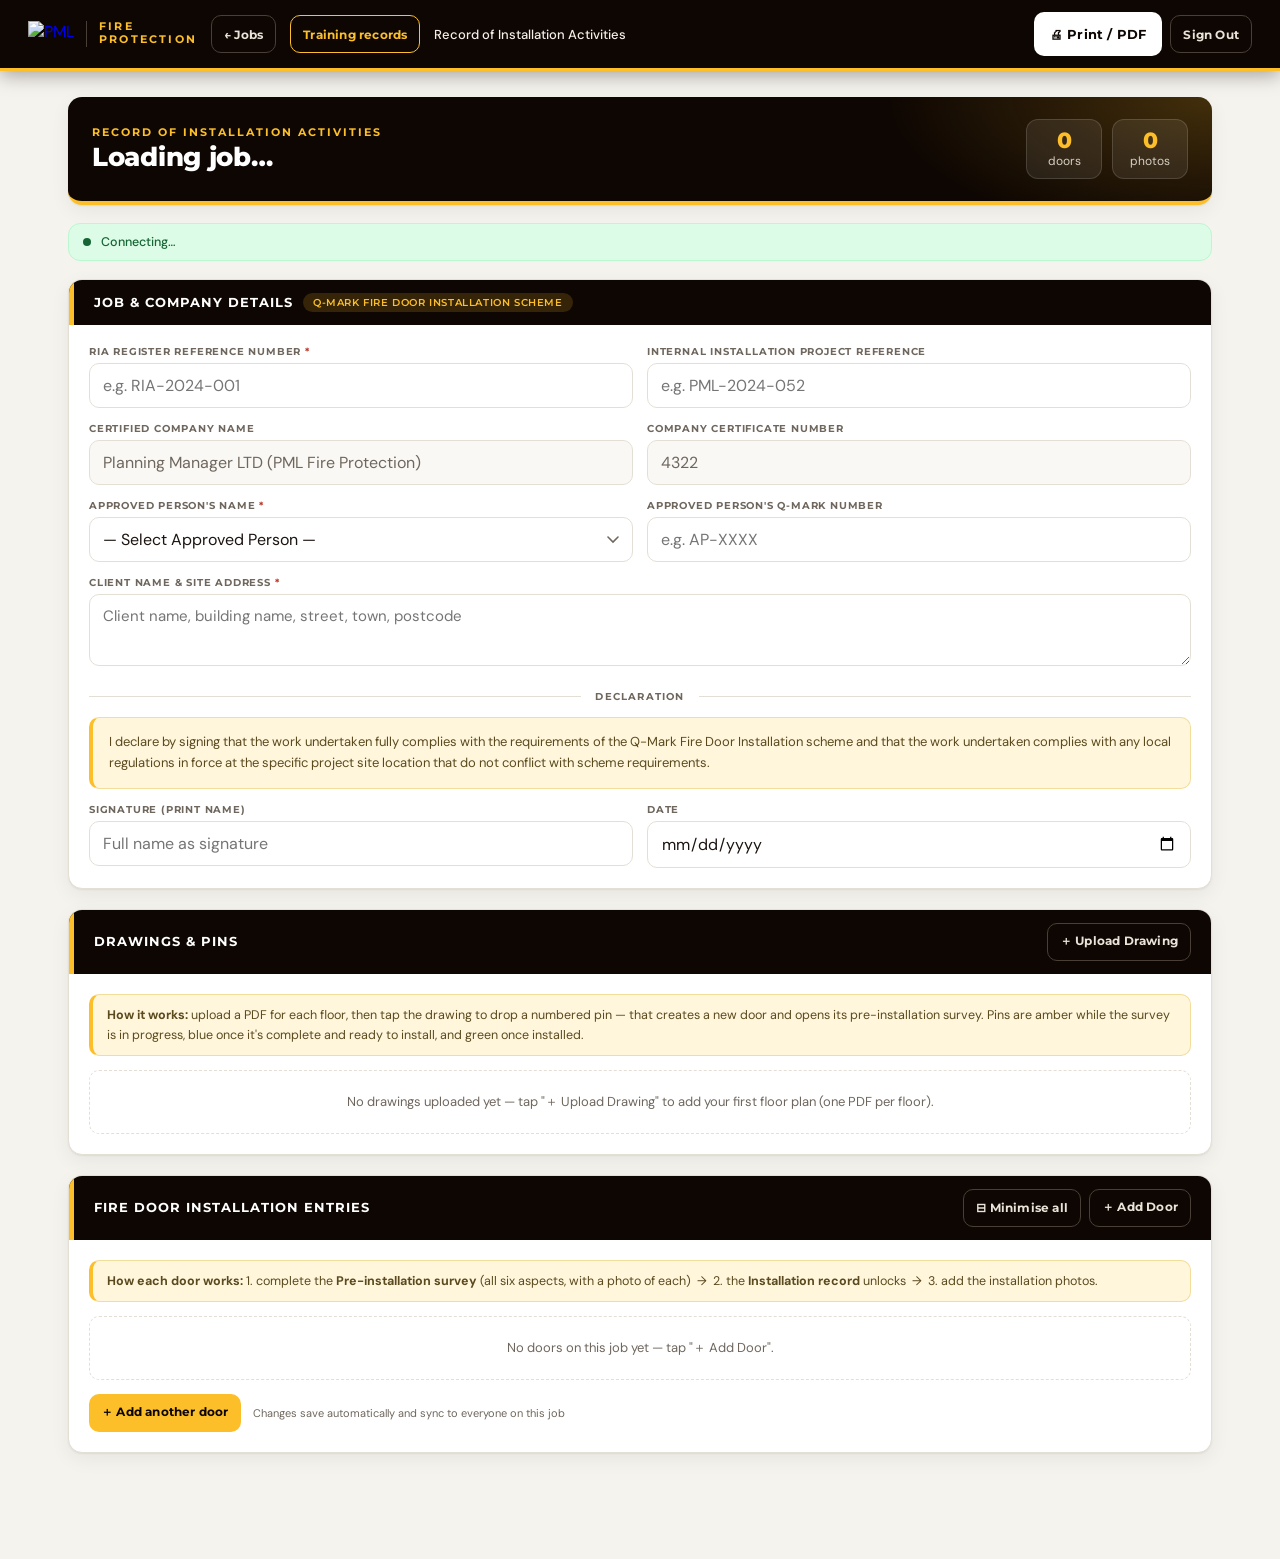
==== commit 203d1728: "Add Training records page and top bar link New training.html: Q-Mark fire door training and competen" ====
--- a/ria.html
+++ b/ria.html
@@ -13,6 +13,7 @@
 <title>PML Fire Protection — RIA</title>
 <link rel="stylesheet" href="style.css">
 <link rel="stylesheet" href="ria.css">
+<style>.nav-train{border-color:var(--yellow)!important;color:var(--yellow)!important}</style>
 </head>
 <body>
 
@@ -20,6 +21,7 @@
   <div class="topbar-left">
     <a class="brand" href="jobs.html" title="Back to jobs"><img src="assets/logo-light.png" alt="PML"><span class="brand-sub">Fire<br>Protection</span></a>
     <a class="btn btn-ghost btn-sm" href="jobs.html">← Jobs</a>
+    <a class="btn btn-ghost btn-sm nav-train" href="training.html">Training records</a>
     <span class="topbar-title" id="topbarJob">Record of Installation Activities</span>
   </div>
   <div class="topbar-actions">
